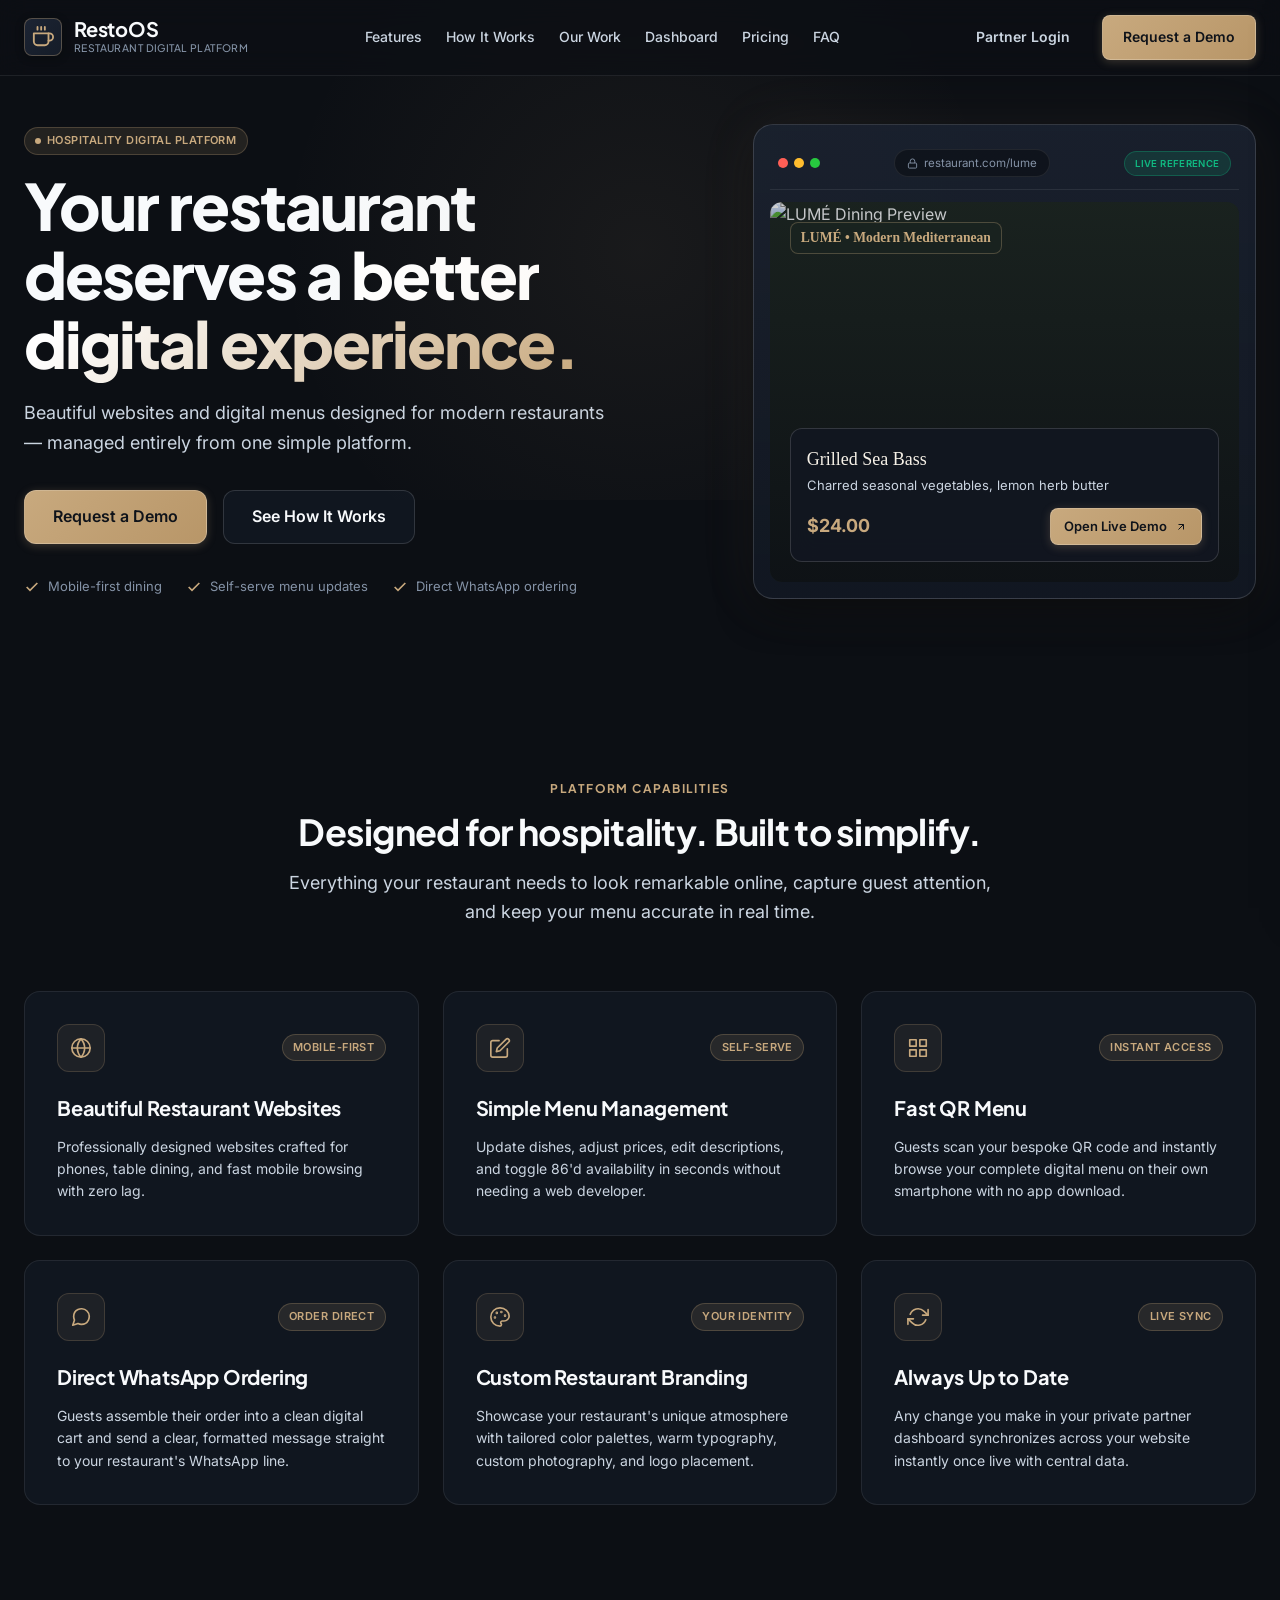
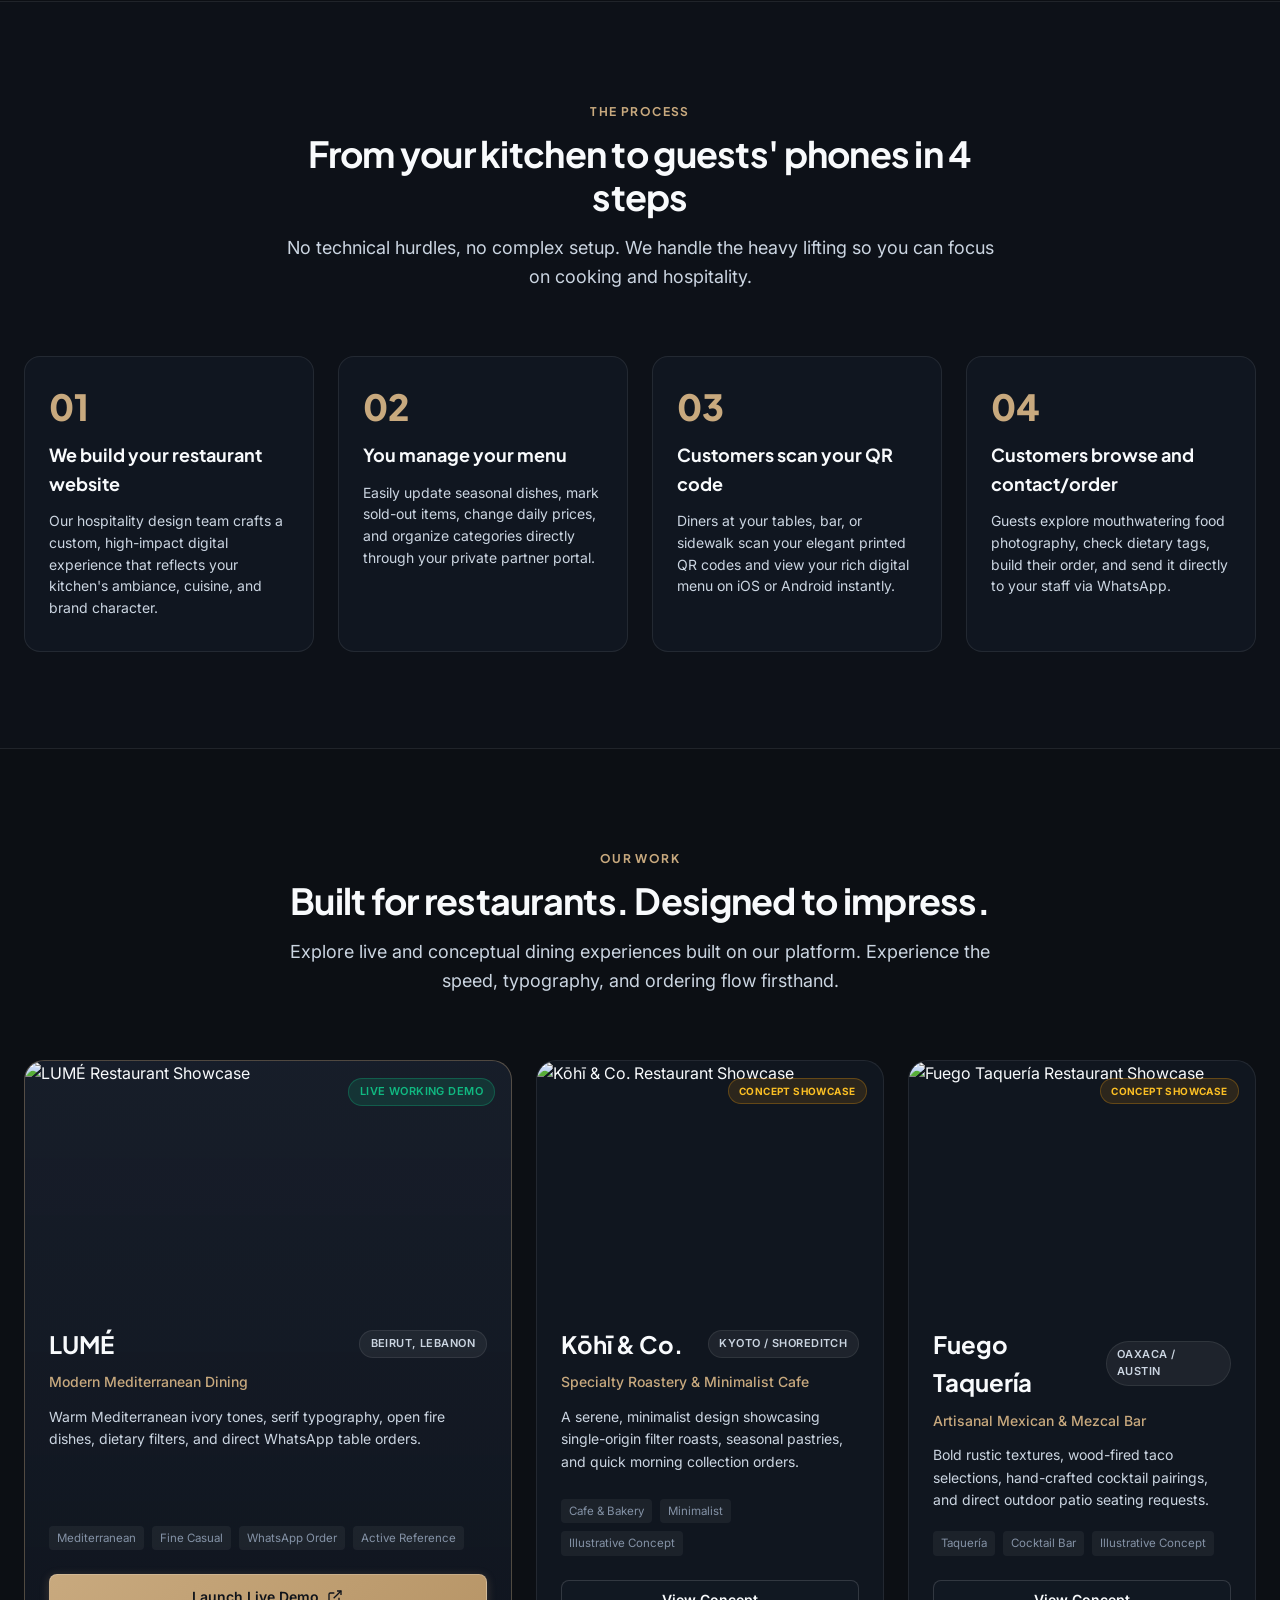
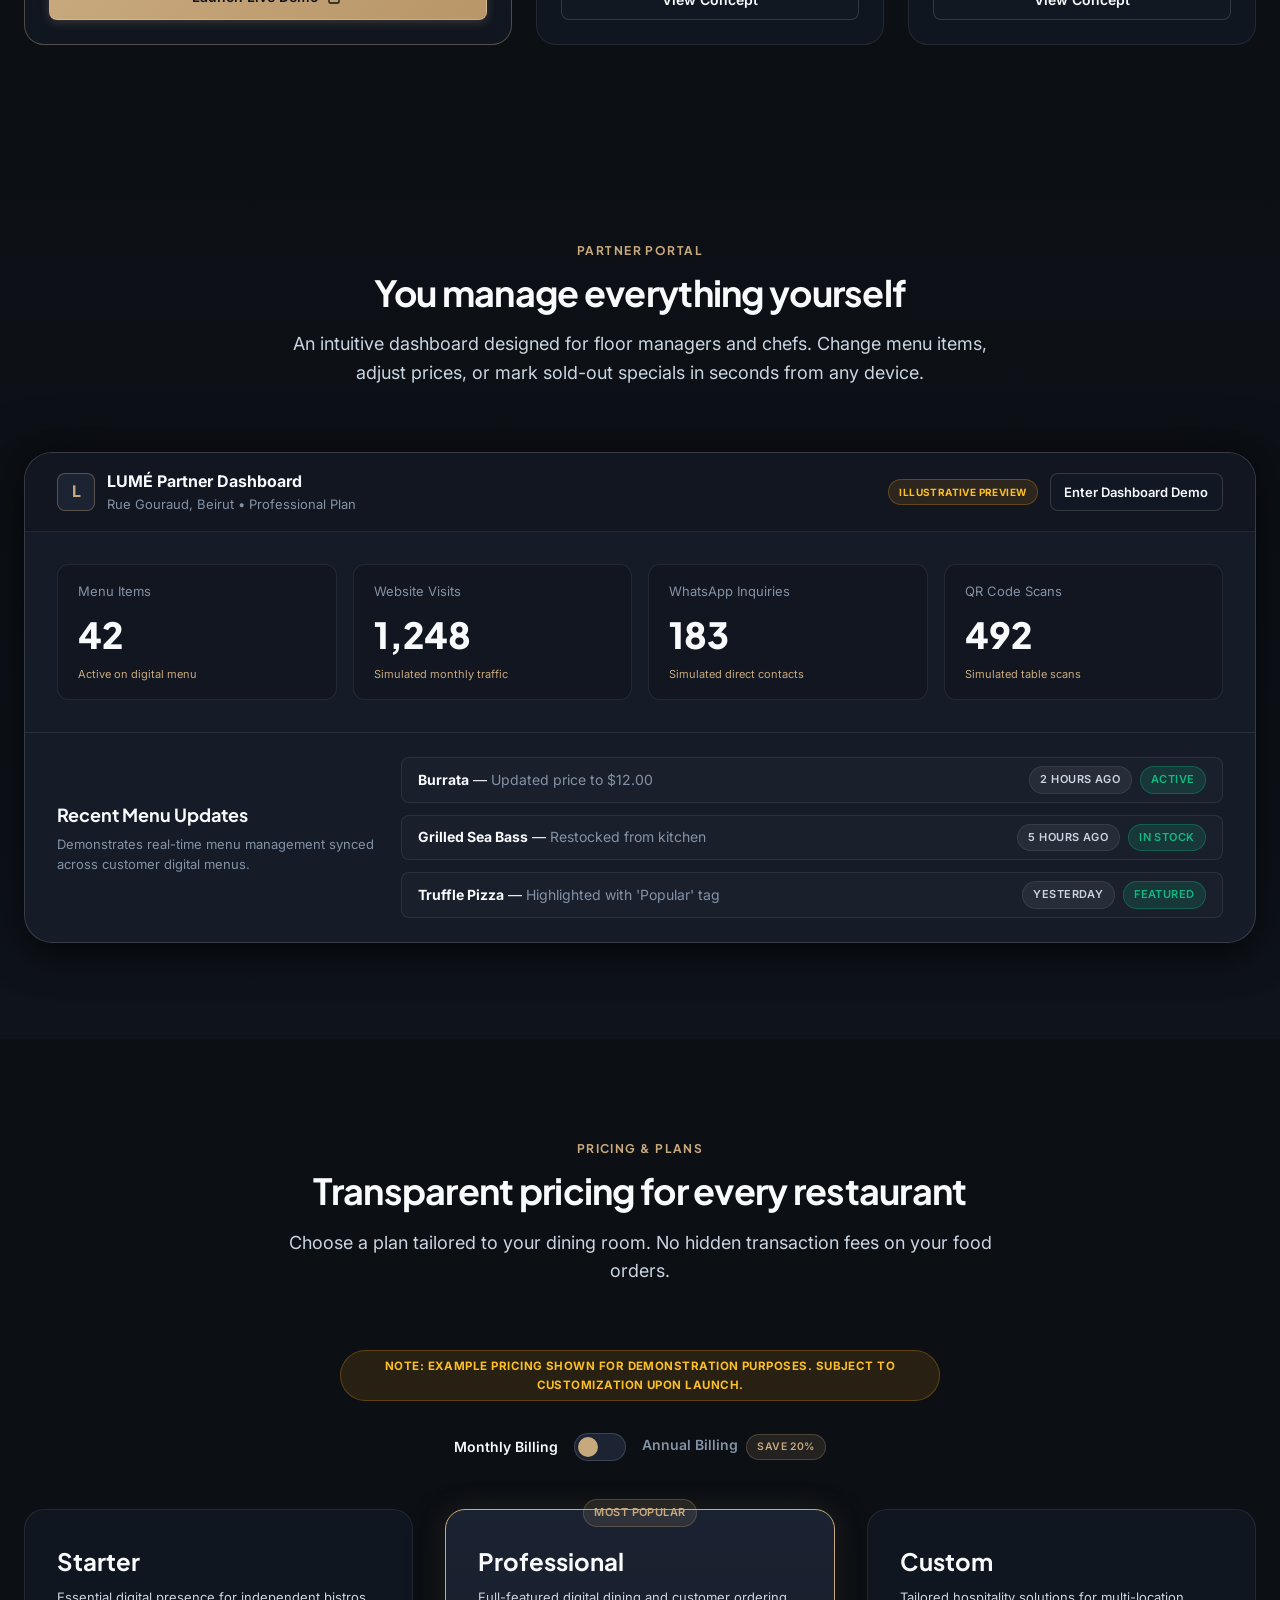
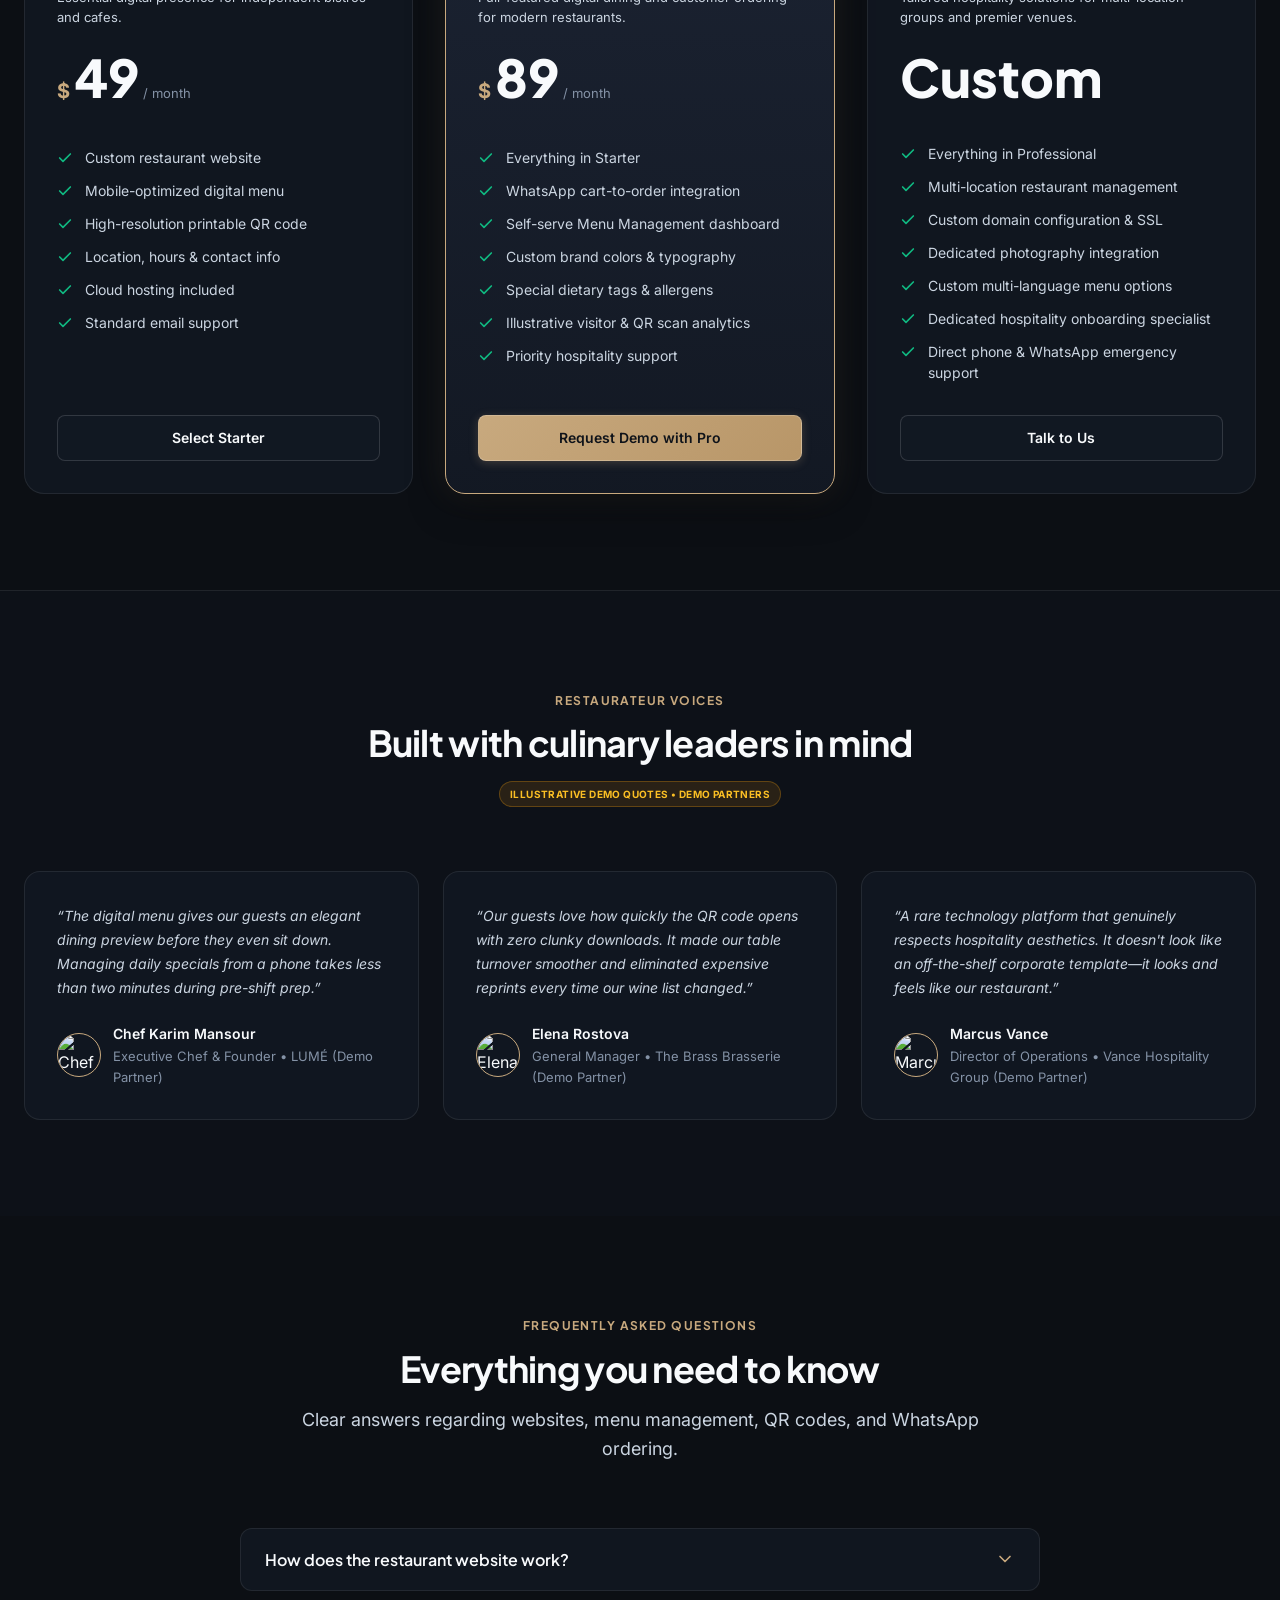
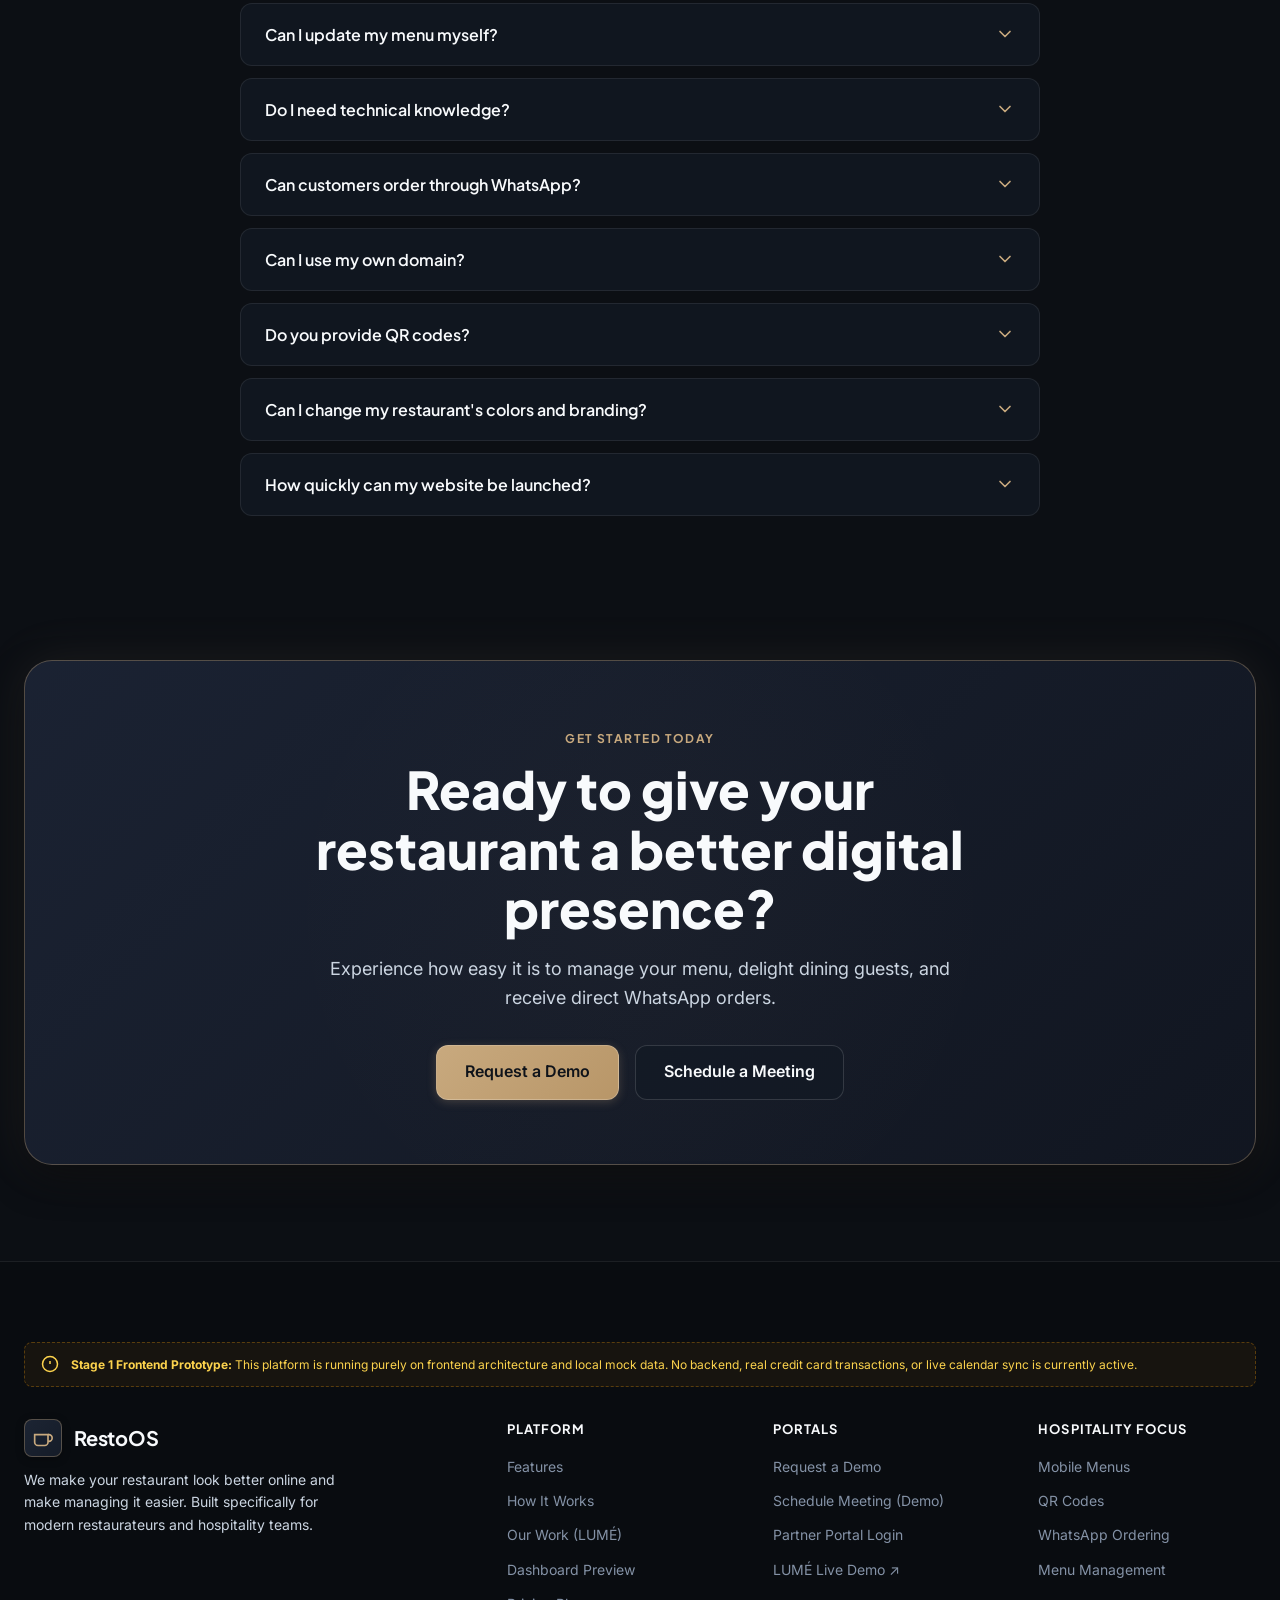
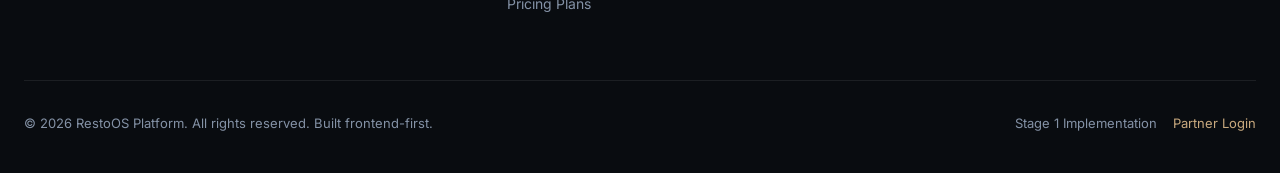
==== index.html @ 14a467d0 "Add files via upload" ====
<!DOCTYPE html>
<html lang="en">
<head>
  <meta charset="UTF-8">
  <meta name="viewport" content="width=device-width, initial-scale=1.0">
  <title>RestoOS — The Digital Experience Platform for Modern Restaurants</title>
  <meta name="description" content="Beautiful websites and digital menus designed for modern restaurants — managed entirely from one simple platform.">
  <link rel="preconnect" href="https://fonts.googleapis.com">
  <link rel="preconnect" href="https://fonts.gstatic.com" crossorigin>
  <link href="https://fonts.googleapis.com/css2?family=Inter:wght@300;400;500;600;700&family=Plus+Jakarta+Sans:wght@400;500;600;700;800&display=swap" rel="stylesheet">
  
  <link rel="stylesheet" href="css/style.css">
  <link rel="stylesheet" href="css/components.css">
  <link rel="stylesheet" href="css/marketing.css">
</head>
<body>

  <!-- ================= TOP NAVIGATION ================= -->
  <header class="navbar" id="navbar">
    <div class="container nav-container">
      <a href="index.html" class="nav-brand" aria-label="RestoOS Home">
        <div class="brand-mark" aria-hidden="true">
          <svg viewBox="0 0 24 24" width="22" height="22" fill="none" stroke="currentColor" stroke-width="2" stroke-linecap="round" stroke-linejoin="round">
            <path d="M18 8h1a4 4 0 0 1 0 8h-1"></path>
            <path d="M2 8h16v9a4 4 0 0 1-4 4H6a4 4 0 0 1-4-4V8z"></path>
            <line x1="6" y1="1" x2="6" y2="4"></line>
            <line x1="10" y1="1" x2="10" y2="4"></line>
            <line x1="14" y1="1" x2="14" y2="4"></line>
          </svg>
        </div>
        <div class="brand-text">
          <span class="brand-name">RestoOS</span>
          <span class="brand-tagline-subtle">Restaurant Digital Platform</span>
        </div>
      </a>

      <nav class="nav-menu" aria-label="Primary Navigation">
        <a href="#features" class="nav-link">Features</a>
        <a href="#how-it-works" class="nav-link">How It Works</a>
        <a href="#showcase" class="nav-link">Our Work</a>
        <a href="#dashboard-preview" class="nav-link">Dashboard</a>
        <a href="#pricing" class="nav-link">Pricing</a>
        <a href="#faq" class="nav-link">FAQ</a>
      </nav>

      <div class="nav-actions">
        <a href="login.html" class="btn btn-ghost btn-desktop-only">Partner Login</a>
        <a href="request-demo.html" class="btn btn-primary">Request a Demo</a>
        <button class="nav-burger" id="burgerBtn" aria-label="Toggle navigation menu" aria-expanded="false" aria-controls="mobileDrawer">
          <span></span>
          <span></span>
          <span></span>
        </button>
      </div>
    </div>
  </header>

  <!-- Mobile Drawer -->
  <aside class="mobile-drawer" id="mobileDrawer" aria-hidden="true">
    <div class="drawer-header">
      <div class="nav-brand">
        <div class="brand-mark">
          <svg viewBox="0 0 24 24" width="20" height="20" fill="none" stroke="currentColor" stroke-width="2"><path d="M18 8h1a4 4 0 0 1 0 8h-1"/><path d="M2 8h16v9a4 4 0 0 1-4 4H6a4 4 0 0 1-4-4V8z"/></svg>
        </div>
        <span class="brand-name">RestoOS</span>
      </div>
      <button id="drawerCloseBtn" aria-label="Close menu" style="padding: 6px; color: var(--text-muted);">
        <svg viewBox="0 0 24 24" width="22" height="22" fill="none" stroke="currentColor" stroke-width="2"><line x1="18" y1="6" x2="6" y2="18"/><line x1="6" y1="6" x2="18" y2="18"/></svg>
      </button>
    </div>
    <nav class="drawer-links" aria-label="Mobile Navigation">
      <a href="#features" class="drawer-link">Features</a>
      <a href="#how-it-works" class="drawer-link">How It Works</a>
      <a href="#showcase" class="drawer-link">Our Work</a>
      <a href="#dashboard-preview" class="drawer-link">Dashboard Preview</a>
      <a href="#pricing" class="drawer-link">Pricing</a>
      <a href="#faq" class="drawer-link">FAQ</a>
    </nav>
    <div class="drawer-actions">
      <a href="login.html" class="btn btn-secondary btn-block">Partner Login</a>
      <a href="request-demo.html" class="btn btn-primary btn-block">Request a Demo</a>
      <a href="schedule.html" class="btn btn-line btn-block">Schedule Meeting</a>
    </div>
  </aside>
  <div class="drawer-scrim" id="drawerScrim"></div>

  <main>
    <!-- ================= 1. HERO SECTION ================= -->
    <section class="hero-section" id="hero">
      <div class="bg-glow-radial"></div>
      <div class="container">
        <div class="hero-grid">
          <div class="hero-text-wrap">
            <div class="hero-badge-wrap">
              <span class="badge badge-brass">
                <span style="display:inline-block; width:6px; height:6px; border-radius:50%; background:var(--accent-brass);"></span>
                Hospitality Digital Platform
              </span>
            </div>
            <h1 class="hero-title">
              Your restaurant deserves a <span class="highlight">better digital experience.</span>
            </h1>
            <p class="hero-subtitle">
              Beautiful websites and digital menus designed for modern restaurants — managed entirely from one simple platform.
            </p>
            <div class="hero-ctas">
              <a href="request-demo.html" class="btn btn-primary btn-lg">Request a Demo</a>
              <a href="#how-it-works" class="btn btn-secondary btn-lg">See How It Works</a>
            </div>
            <div class="hero-trust-bullets">
              <div class="trust-bullet">
                <svg viewBox="0 0 24 24" width="16" height="16" fill="none" stroke="currentColor" stroke-width="2.5"><polyline points="20 6 9 17 4 12"/></svg>
                <span>Mobile-first dining</span>
              </div>
              <div class="trust-bullet">
                <svg viewBox="0 0 24 24" width="16" height="16" fill="none" stroke="currentColor" stroke-width="2.5"><polyline points="20 6 9 17 4 12"/></svg>
                <span>Self-serve menu updates</span>
              </div>
              <div class="trust-bullet">
                <svg viewBox="0 0 24 24" width="16" height="16" fill="none" stroke="currentColor" stroke-width="2.5"><polyline points="20 6 9 17 4 12"/></svg>
                <span>Direct WhatsApp ordering</span>
              </div>
            </div>
          </div>

          <!-- Hero Restaurant Visual Mockup -->
          <div class="hero-visual">
            <div class="hero-card-preview">
              <div class="preview-browser-head">
                <div class="device-dots">
                  <span class="device-dot red"></span>
                  <span class="device-dot yellow"></span>
                  <span class="device-dot green"></span>
                </div>
                <div class="preview-address-bar">
                  <svg viewBox="0 0 24 24" width="11" height="11" fill="none" stroke="currentColor" stroke-width="2"><rect x="3" y="11" width="18" height="11" rx="2" ry="2"/><path d="M7 11V7a5 5 0 0 1 10 0v4"/></svg>
                  <span>restaurant.com/lume</span>
                </div>
                <span class="badge badge-emerald" style="font-size: 0.6rem;">Live Reference</span>
              </div>
              <div class="preview-content-box">
                <img src="https://images.unsplash.com/photo-1552566626-52f8b828add9?q=80&w=900&auto=format&fit=crop" alt="LUMÉ Dining Preview">
                <div class="preview-inner-overlay">
                  <div class="preview-brand-tag">LUMÉ • Modern Mediterranean</div>
                  <div class="preview-bottom-actions">
                    <p class="preview-dish-title">Grilled Sea Bass</p>
                    <p class="preview-dish-desc">Charred seasonal vegetables, lemon herb butter</p>
                    <div class="preview-meta-row">
                      <span class="preview-price">$24.00</span>
                      <a href="restaurants/lume/index.html" target="_blank" rel="noopener" class="btn btn-primary btn-sm">
                        <span>Open Live Demo</span>
                        <svg viewBox="0 0 24 24" width="12" height="12" fill="none" stroke="currentColor" stroke-width="2"><line x1="7" y1="17" x2="17" y2="7"/><polyline points="7 7 17 7 17 17"/></svg>
                      </a>
                    </div>
                  </div>
                </div>
              </div>
            </div>
          </div>
        </div>
      </div>
    </section>

    <!-- ================= 2. FEATURES SECTION ================= -->
    <section class="section" id="features">
      <div class="container">
        <div class="section-header">
          <p class="eyebrow">Platform Capabilities</p>
          <h2 class="section-title">Designed for hospitality. Built to simplify.</h2>
          <p class="section-subtitle">
            Everything your restaurant needs to look remarkable online, capture guest attention, and keep your menu accurate in real time.
          </p>
        </div>
        <div class="features-grid" id="featuresGrid">
          <!-- Injected dynamically via JS from data.js -->
        </div>
      </div>
    </section>

    <!-- ================= 3. HOW IT WORKS ================= -->
    <section class="section" id="how-it-works" style="background: rgba(17, 22, 32, 0.4); border-top: 1px solid var(--border-subtle); border-bottom: 1px solid var(--border-subtle);">
      <div class="container">
        <div class="section-header">
          <p class="eyebrow">The Process</p>
          <h2 class="section-title">From your kitchen to guests' phones in 4 steps</h2>
          <p class="section-subtitle">
            No technical hurdles, no complex setup. We handle the heavy lifting so you can focus on cooking and hospitality.
          </p>
        </div>
        <div class="how-it-works-grid" id="howItWorksGrid">
          <!-- Injected dynamically via JS from data.js -->
        </div>
      </div>
    </section>

    <!-- ================= 4. PRODUCT SHOWCASE ("OUR WORK") ================= -->
    <section class="section" id="showcase">
      <div class="container">
        <div class="section-header">
          <p class="eyebrow">Our Work</p>
          <h2 class="section-title">Built for restaurants. Designed to impress.</h2>
          <p class="section-subtitle">
            Explore live and conceptual dining experiences built on our platform. Experience the speed, typography, and ordering flow firsthand.
          </p>
        </div>
        <div class="showcase-grid" id="showcaseGrid">
          <!-- Injected dynamically via JS from data.js (LUMÉ as primary live demo) -->
        </div>
      </div>
    </section>

    <!-- ================= 5. DASHBOARD PREVIEW ================= -->
    <section class="section" id="dashboard-preview" style="background: linear-gradient(180deg, rgba(12, 15, 20, 0) 0%, rgba(18, 24, 34, 0.5) 100%);">
      <div class="container">
        <div class="section-header">
          <p class="eyebrow">Partner Portal</p>
          <h2 class="section-title">You manage everything yourself</h2>
          <p class="section-subtitle">
            An intuitive dashboard designed for floor managers and chefs. Change menu items, adjust prices, or mark sold-out specials in seconds from any device.
          </p>
        </div>

        <div class="dashboard-preview-card">
          <div class="dashboard-head-bar">
            <div class="dash-restaurant-meta">
              <div class="dash-avatar">L</div>
              <div>
                <p class="dash-title">LUMÉ Partner Dashboard</p>
                <p class="dash-subtitle">Rue Gouraud, Beirut • Professional Plan</p>
              </div>
            </div>
            <div style="display:flex; align-items:center; gap: var(--space-3);">
              <span class="badge badge-demo">Illustrative Preview</span>
              <a href="login.html" class="btn btn-secondary btn-sm">Enter Dashboard Demo</a>
            </div>
          </div>

          <div class="dash-metrics-grid" id="dashMetricsGrid">
            <!-- Injected via JS -->
          </div>

          <div class="dash-recent-section">
            <div style="max-width: 320px;">
              <h4 style="font-family: var(--font-heading); font-size: var(--fs-md); margin-bottom: 6px; color: var(--text-primary);">Recent Menu Updates</h4>
              <p style="font-size: var(--fs-xs); color: var(--text-muted); line-height: 1.5;">Demonstrates real-time menu management synced across customer digital menus.</p>
            </div>
            <div class="dash-recent-list" id="dashRecentList">
              <!-- Injected via JS -->
            </div>
          </div>
        </div>
      </div>
    </section>

    <!-- ================= 6. PRICING SECTION ================= -->
    <section class="section" id="pricing">
      <div class="container">
        <div class="section-header">
          <p class="eyebrow">Pricing & Plans</p>
          <h2 class="section-title">Transparent pricing for every restaurant</h2>
          <p class="section-subtitle">
            Choose a plan tailored to your dining room. No hidden transaction fees on your food orders.
          </p>
        </div>

        <!-- Demonstration Notice -->
        <div style="max-width: 600px; margin: 0 auto var(--space-8) auto; text-align: center;">
          <span class="badge badge-demo" style="padding: 6px 14px; font-size: 0.72rem;">
            Note: Example pricing shown for demonstration purposes. Subject to customization upon launch.
          </span>
        </div>

        <!-- Monthly / Annual Toggle -->
        <div class="pricing-toggle-wrap">
          <span class="toggle-label active" id="labelMonthly">Monthly Billing</span>
          <div class="toggle-switch" id="pricingToggle" role="switch" aria-checked="false" aria-label="Toggle annual billing with 20% discount" tabindex="0">
            <div class="toggle-handle"></div>
          </div>
          <span class="toggle-label" id="labelAnnual">
            Annual Billing <span class="badge badge-brass" style="margin-left: 4px; font-size: 0.65rem;">Save 20%</span>
          </span>
        </div>

        <div class="pricing-grid" id="pricingGrid">
          <!-- Injected via JS from data.js -->
        </div>
      </div>
    </section>

    <!-- ================= 7. TESTIMONIALS ================= -->
    <section class="section" id="testimonials" style="background: rgba(17, 22, 32, 0.4); border-top: 1px solid var(--border-subtle);">
      <div class="container">
        <div class="section-header">
          <p class="eyebrow">Restaurateur Voices</p>
          <h2 class="section-title">Built with culinary leaders in mind</h2>
          <div style="margin-top: var(--space-2);">
            <span class="badge badge-demo">Illustrative Demo Quotes • Demo Partners</span>
          </div>
        </div>
        <div class="testimonials-grid" id="testimonialsGrid">
          <!-- Injected via JS from data.js -->
        </div>
      </div>
    </section>

    <!-- ================= 8. FAQ SECTION ================= -->
    <section class="section" id="faq">
      <div class="container">
        <div class="section-header">
          <p class="eyebrow">Frequently Asked Questions</p>
          <h2 class="section-title">Everything you need to know</h2>
          <p class="section-subtitle">
            Clear answers regarding websites, menu management, QR codes, and WhatsApp ordering.
          </p>
        </div>
        <div class="faq-list" id="faqList">
          <!-- Injected via JS with smooth accordion expand/collapse -->
        </div>
      </div>
    </section>

    <!-- ================= 9. FINAL CTA ================= -->
    <section class="section" style="padding-top: var(--space-12);">
      <div class="container">
        <div class="final-cta-card">
          <div class="bg-glow-radial" style="opacity: 0.4;"></div>
          <div class="final-cta-content">
            <p class="eyebrow" style="color: var(--accent-brass);">Get Started Today</p>
            <h2 class="final-cta-title">Ready to give your restaurant a better digital presence?</h2>
            <p class="final-cta-sub">
              Experience how easy it is to manage your menu, delight dining guests, and receive direct WhatsApp orders.
            </p>
            <div class="hero-ctas" style="justify-content: center; margin-bottom: 0;">
              <a href="request-demo.html" class="btn btn-primary btn-lg">Request a Demo</a>
              <a href="schedule.html" class="btn btn-secondary btn-lg">Schedule a Meeting</a>
            </div>
          </div>
        </div>
      </div>
    </section>
  </main>

  <!-- ================= FOOTER ================= -->
  <footer class="footer">
    <div class="container">
      <div class="demo-disclaimer-box">
        <svg viewBox="0 0 24 24" width="18" height="18" fill="none" stroke="currentColor" stroke-width="2" style="flex-shrink:0;"><circle cx="12" cy="12" r="10"/><line x1="12" y1="8" x2="12" y2="12"/><line x1="12" y1="16" x2="12.01" y2="16"/></svg>
        <span>
          <strong>Stage 1 Frontend Prototype:</strong> This platform is running purely on frontend architecture and local mock data. No backend, real credit card transactions, or live calendar sync is currently active.
        </span>
      </div>

      <div class="footer-grid">
        <div class="footer-brand">
          <div class="nav-brand">
            <div class="brand-mark">
              <svg viewBox="0 0 24 24" width="20" height="20" fill="none" stroke="currentColor" stroke-width="2"><path d="M18 8h1a4 4 0 0 1 0 8h-1"/><path d="M2 8h16v9a4 4 0 0 1-4 4H6a4 4 0 0 1-4-4V8z"/></svg>
            </div>
            <span class="brand-name">RestoOS</span>
          </div>
          <p>
            We make your restaurant look better online and make managing it easier. Built specifically for modern restaurateurs and hospitality teams.
          </p>
        </div>

        <div class="footer-col">
          <h4>Platform</h4>
          <div class="footer-links">
            <a href="#features" class="footer-link">Features</a>
            <a href="#how-it-works" class="footer-link">How It Works</a>
            <a href="#showcase" class="footer-link">Our Work (LUMÉ)</a>
            <a href="#dashboard-preview" class="footer-link">Dashboard Preview</a>
            <a href="#pricing" class="footer-link">Pricing Plans</a>
          </div>
        </div>

        <div class="footer-col">
          <h4>Portals</h4>
          <div class="footer-links">
            <a href="request-demo.html" class="footer-link">Request a Demo</a>
            <a href="schedule.html" class="footer-link">Schedule Meeting (Demo)</a>
            <a href="login.html" class="footer-link">Partner Portal Login</a>
            <a href="restaurants/lume/index.html" target="_blank" rel="noopener" class="footer-link">LUMÉ Live Demo ↗</a>
          </div>
        </div>

        <div class="footer-col">
          <h4>Hospitality Focus</h4>
          <div class="footer-links">
            <span class="footer-link" style="color: var(--text-muted);">Mobile Menus</span>
            <span class="footer-link" style="color: var(--text-muted);">QR Codes</span>
            <span class="footer-link" style="color: var(--text-muted);">WhatsApp Ordering</span>
            <span class="footer-link" style="color: var(--text-muted);">Menu Management</span>
          </div>
        </div>
      </div>

      <div class="footer-bottom">
        <p>© 2026 RestoOS Platform. All rights reserved. Built frontend-first.</p>
        <div style="display:flex; gap: var(--space-4);">
          <span style="color: var(--text-muted);">Stage 1 Implementation</span>
          <a href="login.html" style="color: var(--accent-brass);">Partner Login</a>
        </div>
      </div>
    </div>
  </footer>

  <script src="js/data.js"></script>
  <script src="js/api-client.js"></script>
  <script src="js/app.js"></script>
</body>
</html>
---- css/style.css ----
/* ==========================================================================
   RestoOS — Design System & Tokens
   Hospitality-Focused Premium SaaS Design System
   ========================================================================== */

@import url('https://fonts.googleapis.com/css2?family=Inter:wght@300;400;500;600;700&family=Plus+Jakarta+Sans:wght@400;500;600;700;800&display=swap');

:root {
  /* Surface colors: Deep warm slate/obsidian palette */
  --bg-page: #0C0F14;
  --bg-subtle: #111620;
  --bg-card: rgba(19, 25, 36, 0.72);
  --bg-card-hover: rgba(26, 34, 48, 0.85);
  --bg-card-solid: #151C28;
  --bg-elevated: #1C2433;
  --bg-overlay: rgba(12, 15, 20, 0.82);

  /* Borders & Dividers */
  --border-subtle: rgba(255, 255, 255, 0.08);
  --border-medium: rgba(255, 255, 255, 0.14);
  --border-focus: #C8A97E;
  --border-accent: rgba(200, 169, 126, 0.35);

  /* Warm hospitality metallic & brass accents */
  --accent-brass: #C8A97E;
  --accent-brass-hover: #DFC197;
  --accent-brass-deep: #8E734E;
  --accent-brass-glow: rgba(200, 169, 126, 0.2);
  --accent-brass-subtle: rgba(200, 169, 126, 0.1);

  /* Supporting functional accents */
  --accent-emerald: #10B981;
  --accent-emerald-soft: rgba(16, 185, 129, 0.15);
  --accent-blue: #3B82F6;
  --accent-amber: #F59E0B;
  --accent-rose: #F43F5E;

  /* Typography Colors */
  --text-primary: #F8FAFC;
  --text-secondary: #CBD5E1;
  --text-muted: #8492A6;
  --text-faint: #475569;
  --text-brass: #DFC197;

  /* Fonts */
  --font-heading: 'Plus Jakarta Sans', -apple-system, BlinkMacSystemFont, 'Segoe UI', Roboto, sans-serif;
  --font-body: 'Inter', -apple-system, BlinkMacSystemFont, 'Segoe UI', Roboto, sans-serif;

  /* Typography Scale */
  --fs-eyebrow: 0.75rem;
  --fs-xs: 0.8125rem;
  --fs-sm: 0.875rem;
  --fs-base: 1rem;
  --fs-md: 1.125rem;
  --fs-lg: 1.25rem;
  --fs-xl: 1.5rem;
  --fs-2xl: clamp(1.75rem, 3.5vw, 2.25rem);
  --fs-3xl: clamp(2.25rem, 5vw, 3.25rem);
  --fs-hero: clamp(2.5rem, 6vw, 4rem);

  /* Spacing Scale */
  --space-1: 0.25rem;
  --space-2: 0.5rem;
  --space-3: 0.75rem;
  --space-4: 1rem;
  --space-5: 1.25rem;
  --space-6: 1.5rem;
  --space-8: 2rem;
  --space-10: 2.5rem;
  --space-12: 3rem;
  --space-16: 4rem;
  --space-20: 5rem;
  --space-24: 6rem;
  --space-32: 8rem;

  /* Border Radii */
  --radius-xs: 4px;
  --radius-sm: 8px;
  --radius-md: 12px;
  --radius-lg: 16px;
  --radius-xl: 20px;
  --radius-2xl: 28px;
  --radius-full: 9999px;

  /* Shadows & Elevations */
  --shadow-sm: 0 2px 8px rgba(0, 0, 0, 0.24);
  --shadow-md: 0 8px 24px -4px rgba(0, 0, 0, 0.35);
  --shadow-lg: 0 16px 40px -8px rgba(0, 0, 0, 0.5);
  --shadow-card: 0 4px 20px rgba(0, 0, 0, 0.25);
  --shadow-brass: 0 0 24px rgba(200, 169, 126, 0.16);

  /* Transitions */
  --transition-fast: 150ms cubic-bezier(0.16, 1, 0.3, 1);
  --transition-base: 250ms cubic-bezier(0.16, 1, 0.3, 1);
  --transition-smooth: 400ms cubic-bezier(0.16, 1, 0.3, 1);

  /* Layout */
  --max-w-content: 1280px;
  --max-w-text: 720px;
  --nav-height: 76px;
}

/* Base Reset & Smooth Defaults */
*, *::before, *::after {
  box-sizing: border-box;
  margin: 0;
  padding: 0;
}

html {
  scroll-behavior: smooth;
  font-size: 16px;
  -webkit-text-size-adjust: 100%;
}

body {
  background-color: var(--bg-page);
  color: var(--text-primary);
  font-family: var(--font-body);
  font-size: var(--fs-base);
  line-height: 1.6;
  -webkit-font-smoothing: antialiased;
  -moz-osx-font-smoothing: grayscale;
  overflow-x: hidden;
  min-height: 100vh;
}

img, svg {
  display: block;
  max-width: 100%;
}

a {
  color: inherit;
  text-decoration: none;
  transition: color var(--transition-fast);
}

button {
  font-family: inherit;
  font-size: inherit;
  border: none;
  background: none;
  cursor: pointer;
  color: inherit;
}

ul, ol {
  list-style: none;
}

input, textarea, select {
  font-family: inherit;
  font-size: inherit;
  color: inherit;
}

/* Accessibility Focus States */
:focus-visible {
  outline: 2px solid var(--accent-brass);
  outline-offset: 3px;
}

@media (prefers-reduced-motion: reduce) {
  *, *::before, *::after {
    animation-duration: 0.01ms !important;
    animation-iteration-count: 1 !important;
    transition-duration: 0.01ms !important;
    scroll-behavior: auto !important;
  }
}

/* Layout Utilities */
.container {
  width: 100%;
  max-width: var(--max-w-content);
  margin-left: auto;
  margin-right: auto;
  padding-left: var(--space-6);
  padding-right: var(--space-6);
}

@media (max-width: 640px) {
  .container {
    padding-left: var(--space-4);
    padding-right: var(--space-4);
  }
}

.section {
  padding-top: var(--space-24);
  padding-bottom: var(--space-24);
  position: relative;
}

@media (max-width: 768px) {
  .section {
    padding-top: var(--space-16);
    padding-bottom: var(--space-16);
  }
}

.section-header {
  text-align: center;
  max-width: var(--max-w-text);
  margin: 0 auto var(--space-16) auto;
}

.eyebrow {
  display: inline-flex;
  align-items: center;
  gap: var(--space-2);
  font-family: var(--font-heading);
  font-size: var(--fs-eyebrow);
  font-weight: 700;
  letter-spacing: 0.12em;
  text-transform: uppercase;
  color: var(--accent-brass);
  margin-bottom: var(--space-3);
}

.section-title {
  font-family: var(--font-heading);
  font-size: var(--fs-2xl);
  font-weight: 700;
  line-height: 1.18;
  color: var(--text-primary);
  margin-bottom: var(--space-4);
  letter-spacing: -0.02em;
}

.section-subtitle {
  font-size: var(--fs-md);
  color: var(--text-secondary);
  line-height: 1.6;
}

/* Background Atmosphere Gradients */
.bg-glow-radial {
  position: absolute;
  top: 0;
  left: 50%;
  transform: translateX(-50%);
  width: 900px;
  height: 500px;
  background: radial-gradient(circle, rgba(200, 169, 126, 0.07) 0%, rgba(12, 15, 20, 0) 70%);
  pointer-events: none;
  z-index: 0;
}

.bg-glow-emerald {
  position: absolute;
  width: 600px;
  height: 400px;
  background: radial-gradient(circle, rgba(16, 185, 129, 0.05) 0%, rgba(12, 15, 20, 0) 70%);
  pointer-events: none;
  z-index: 0;
}
---- css/components.css ----
/* ==========================================================================
   RestoOS — Component Styles
   Navbar, Buttons, Badges, Cards, Device Frames, Drawer, Toasts
   ========================================================================== */

/* --------------------------------------------------------------------------
   Navigation Bar
   -------------------------------------------------------------------------- */
.navbar {
  position: fixed;
  top: 0;
  left: 0;
  right: 0;
  height: var(--nav-height);
  background: rgba(12, 15, 20, 0.75);
  backdrop-filter: blur(14px);
  -webkit-backdrop-filter: blur(14px);
  border-bottom: 1px solid var(--border-subtle);
  z-index: 1000;
  transition: background var(--transition-base), border-color var(--transition-base), height var(--transition-base);
}

.navbar.scrolled {
  background: rgba(12, 15, 20, 0.92);
  border-bottom-color: var(--border-medium);
  box-shadow: 0 4px 24px rgba(0, 0, 0, 0.4);
}

.nav-container {
  display: flex;
  align-items: center;
  justify-content: space-between;
  height: 100%;
}

.nav-brand {
  display: flex;
  align-items: center;
  gap: var(--space-3);
  font-family: var(--font-heading);
  font-weight: 700;
  font-size: var(--fs-lg);
  color: var(--text-primary);
  letter-spacing: -0.01em;
}

.brand-mark {
  width: 38px;
  height: 38px;
  border-radius: var(--radius-sm);
  background: linear-gradient(135deg, #1C2433 0%, #151C28 100%);
  border: 1px solid var(--border-accent);
  display: flex;
  align-items: center;
  justify-content: center;
  color: var(--accent-brass);
  box-shadow: 0 2px 8px rgba(0, 0, 0, 0.3);
}

.brand-text {
  display: flex;
  flex-direction: column;
}

.brand-name {
  line-height: 1.1;
  display: flex;
  align-items: center;
  gap: var(--space-2);
}

.brand-tagline-subtle {
  font-size: 0.65rem;
  color: var(--text-muted);
  font-weight: 500;
  letter-spacing: 0.04em;
  text-transform: uppercase;
}

.nav-menu {
  display: flex;
  align-items: center;
  gap: var(--space-6);
}

@media (max-width: 960px) {
  .nav-menu {
    display: none;
  }
}

.nav-link {
  font-size: var(--fs-sm);
  font-weight: 500;
  color: var(--text-secondary);
  position: relative;
  padding: var(--space-2) 0;
  transition: color var(--transition-fast);
}

.nav-link:hover, .nav-link.active {
  color: var(--text-primary);
}

.nav-link:hover::after, .nav-link.active::after {
  content: '';
  position: absolute;
  bottom: 0;
  left: 0;
  right: 0;
  height: 2px;
  background: var(--accent-brass);
  border-radius: var(--radius-full);
}

.nav-actions {
  display: flex;
  align-items: center;
  gap: var(--space-3);
}

@media (max-width: 960px) {
  .nav-actions .btn-desktop-only {
    display: none;
  }
}

.nav-burger {
  display: none;
  width: 42px;
  height: 42px;
  border-radius: var(--radius-sm);
  background: var(--bg-card);
  border: 1px solid var(--border-subtle);
  color: var(--text-primary);
  align-items: center;
  justify-content: center;
  flex-direction: column;
  gap: 5px;
  cursor: pointer;
  transition: all var(--transition-fast);
}

.nav-burger span {
  width: 20px;
  height: 2px;
  background-color: currentColor;
  border-radius: 2px;
  transition: transform var(--transition-base), opacity var(--transition-base);
}

@media (max-width: 960px) {
  .nav-burger {
    display: flex;
  }
}

.nav-burger.open span:nth-child(1) {
  transform: translateY(7px) rotate(45deg);
}

.nav-burger.open span:nth-child(2) {
  opacity: 0;
}

.nav-burger.open span:nth-child(3) {
  transform: translateY(-7px) rotate(-45deg);
}

/* Mobile Drawer */
.mobile-drawer {
  position: fixed;
  top: 0;
  right: -320px;
  width: 300px;
  max-width: 85vw;
  height: 100vh;
  background: var(--bg-card-solid);
  border-left: 1px solid var(--border-medium);
  z-index: 1050;
  display: flex;
  flex-direction: column;
  padding: var(--space-8) var(--space-6);
  box-shadow: var(--shadow-lg);
  transition: right var(--transition-smooth);
}

.mobile-drawer.open {
  right: 0;
}

.drawer-header {
  display: flex;
  align-items: center;
  justify-content: space-between;
  padding-bottom: var(--space-6);
  border-bottom: 1px solid var(--border-subtle);
  margin-bottom: var(--space-6);
}

.drawer-links {
  display: flex;
  flex-direction: column;
  gap: var(--space-4);
}

.drawer-link {
  font-size: var(--fs-md);
  font-weight: 500;
  color: var(--text-secondary);
  padding: var(--space-2) 0;
}

.drawer-link:hover {
  color: var(--accent-brass);
}

.drawer-actions {
  margin-top: auto;
  display: flex;
  flex-direction: column;
  gap: var(--space-3);
  padding-top: var(--space-6);
  border-top: 1px solid var(--border-subtle);
}

.drawer-scrim {
  position: fixed;
  inset: 0;
  background: var(--bg-overlay);
  backdrop-filter: blur(4px);
  z-index: 1040;
  opacity: 0;
  pointer-events: none;
  transition: opacity var(--transition-smooth);
}

.drawer-scrim.open {
  opacity: 1;
  pointer-events: auto;
}

/* --------------------------------------------------------------------------
   Buttons
   -------------------------------------------------------------------------- */
.btn {
  display: inline-flex;
  align-items: center;
  justify-content: center;
  gap: var(--space-2);
  padding: 0.65rem 1.25rem;
  font-size: var(--fs-sm);
  font-weight: 600;
  border-radius: var(--radius-sm);
  white-space: nowrap;
  transition: all var(--transition-base);
  user-select: none;
}

.btn-sm {
  padding: 0.45rem 0.85rem;
  font-size: var(--fs-xs);
}

.btn-lg {
  padding: 0.85rem 1.75rem;
  font-size: var(--fs-base);
  border-radius: var(--radius-md);
}

.btn-primary {
  background: linear-gradient(135deg, var(--accent-brass) 0%, #B89668 100%);
  color: #0F131A;
  box-shadow: 0 2px 10px rgba(200, 169, 126, 0.25);
  border: 1px solid rgba(255, 255, 255, 0.2);
}

.btn-primary:hover {
  background: linear-gradient(135deg, var(--accent-brass-hover) 0%, #C4A374 100%);
  transform: translateY(-1px);
  box-shadow: 0 4px 16px rgba(200, 169, 126, 0.35);
  color: #0A0D12;
}

.btn-secondary {
  background: var(--bg-card);
  color: var(--text-primary);
  border: 1px solid var(--border-medium);
}

.btn-secondary:hover {
  background: var(--bg-card-hover);
  border-color: var(--accent-brass);
  color: var(--text-primary);
}

.btn-ghost {
  background: transparent;
  color: var(--text-secondary);
}

.btn-ghost:hover {
  color: var(--text-primary);
  background: rgba(255, 255, 255, 0.05);
}

.btn-line {
  background: transparent;
  border: 1px solid var(--border-medium);
  color: var(--text-secondary);
}

.btn-line:hover {
  border-color: var(--accent-brass);
  color: var(--accent-brass);
}

.btn-block {
  width: 100%;
}

/* --------------------------------------------------------------------------
   Badges & Indicators
   -------------------------------------------------------------------------- */
.badge {
  display: inline-flex;
  align-items: center;
  gap: 0.35rem;
  padding: 0.25rem 0.65rem;
  border-radius: var(--radius-full);
  font-size: 0.6875rem;
  font-weight: 600;
  letter-spacing: 0.04em;
  text-transform: uppercase;
}

.badge-brass {
  background: rgba(200, 169, 126, 0.12);
  color: var(--accent-brass);
  border: 1px solid rgba(200, 169, 126, 0.25);
}

.badge-emerald {
  background: var(--accent-emerald-soft);
  color: var(--accent-emerald);
  border: 1px solid rgba(16, 185, 129, 0.3);
}

.badge-demo {
  background: rgba(245, 158, 11, 0.12);
  color: #FBBF24;
  border: 1px solid rgba(245, 158, 11, 0.28);
  font-size: 0.625rem;
  font-weight: 700;
}

.badge-subtle {
  background: rgba(255, 255, 255, 0.06);
  color: var(--text-secondary);
  border: 1px solid var(--border-subtle);
}

/* --------------------------------------------------------------------------
   Cards
   -------------------------------------------------------------------------- */
.card-glass {
  background: var(--bg-card);
  backdrop-filter: blur(12px);
  -webkit-backdrop-filter: blur(12px);
  border: 1px solid var(--border-subtle);
  border-radius: var(--radius-lg);
  padding: var(--space-8);
  transition: transform var(--transition-base), border-color var(--transition-base), box-shadow var(--transition-base);
  position: relative;
}

.card-glass:hover {
  border-color: var(--border-medium);
}

/* --------------------------------------------------------------------------
   Interactive Device Mockups (Laptop / Phone Frame)
   -------------------------------------------------------------------------- */
.device-wrapper {
  position: relative;
  width: 100%;
  max-width: 620px;
  margin: 0 auto;
}

.device-frame {
  background: #171D27;
  border-radius: var(--radius-xl);
  border: 1px solid rgba(255, 255, 255, 0.12);
  box-shadow: 0 24px 60px -12px rgba(0, 0, 0, 0.7), 0 0 40px rgba(200, 169, 126, 0.08);
  overflow: hidden;
  position: relative;
}

.device-bar {
  height: 38px;
  background: #121620;
  border-bottom: 1px solid var(--border-subtle);
  display: flex;
  align-items: center;
  padding: 0 var(--space-4);
  gap: var(--space-2);
}

.device-dots {
  display: flex;
  gap: 6px;
}

.device-dot {
  width: 10px;
  height: 10px;
  border-radius: 50%;
  background: rgba(255, 255, 255, 0.2);
}

.device-dot.red { background: #FF5F56; }
.device-dot.yellow { background: #FFBD2E; }
.device-dot.green { background: #27C93F; }

.device-address {
  margin-left: auto;
  margin-right: auto;
  background: rgba(0, 0, 0, 0.3);
  padding: 3px 14px;
  border-radius: var(--radius-full);
  font-size: 0.75rem;
  color: var(--text-muted);
  display: flex;
  align-items: center;
  gap: 6px;
  border: 1px solid var(--border-subtle);
}

.device-screen {
  position: relative;
  background: #0C0F14;
  height: 380px;
  overflow: hidden;
}

.device-screen img {
  width: 100%;
  height: 100%;
  object-fit: cover;
  transition: transform var(--transition-smooth);
}

.device-screen:hover img {
  transform: scale(1.02);
}

.device-overlay-badge {
  position: absolute;
  bottom: var(--space-4);
  left: var(--space-4);
  right: var(--space-4);
  background: rgba(12, 15, 20, 0.88);
  backdrop-filter: blur(10px);
  border: 1px solid var(--border-medium);
  border-radius: var(--radius-md);
  padding: var(--space-3) var(--space-4);
  display: flex;
  align-items: center;
  justify-content: space-between;
}

/* Floating Metric Pills */
.floating-pill {
  position: absolute;
  background: rgba(19, 25, 36, 0.9);
  backdrop-filter: blur(10px);
  border: 1px solid var(--border-medium);
  border-radius: var(--radius-md);
  padding: var(--space-3) var(--space-4);
  display: flex;
  align-items: center;
  gap: var(--space-3);
  box-shadow: var(--shadow-lg);
  z-index: 10;
  animation: floatSlow 6s ease-in-out infinite;
}

@keyframes floatSlow {
  0%, 100% { transform: translateY(0); }
  50% { transform: translateY(-8px); }
}

/* --------------------------------------------------------------------------
   Toast Notification System
   -------------------------------------------------------------------------- */
.toast-container {
  position: fixed;
  bottom: var(--space-6);
  right: var(--space-6);
  z-index: 2000;
  display: flex;
  flex-direction: column;
  gap: var(--space-3);
  pointer-events: none;
}

.toast {
  background: var(--bg-elevated);
  border: 1px solid var(--border-medium);
  border-radius: var(--radius-md);
  padding: var(--space-3) var(--space-5);
  box-shadow: var(--shadow-lg);
  color: var(--text-primary);
  font-size: var(--fs-sm);
  display: flex;
  align-items: center;
  gap: var(--space-3);
  pointer-events: auto;
  transform: translateY(20px);
  opacity: 0;
  transition: all var(--transition-base);
  max-width: 380px;
}

.toast.show {
  transform: translateY(0);
  opacity: 1;
}

.toast-success {
  border-left: 3px solid var(--accent-emerald);
}

.toast-info {
  border-left: 3px solid var(--accent-brass);
}

/* --------------------------------------------------------------------------
   Footer
   -------------------------------------------------------------------------- */
.footer {
  background: #090C10;
  border-top: 1px solid var(--border-subtle);
  padding: var(--space-20) 0 var(--space-10) 0;
  position: relative;
}

.footer-grid {
  display: grid;
  grid-template-columns: 2fr 1fr 1fr 1fr;
  gap: var(--space-12);
  margin-bottom: var(--space-16);
}

@media (max-width: 960px) {
  .footer-grid {
    grid-template-columns: 1fr 1fr;
    gap: var(--space-8);
  }
}

@media (max-width: 580px) {
  .footer-grid {
    grid-template-columns: 1fr;
  }
}

.footer-brand p {
  color: var(--text-secondary);
  font-size: var(--fs-sm);
  line-height: 1.6;
  margin-top: var(--space-3);
  max-width: 320px;
}

.footer-col h4 {
  font-family: var(--font-heading);
  font-size: var(--fs-xs);
  font-weight: 700;
  letter-spacing: 0.08em;
  text-transform: uppercase;
  color: var(--text-primary);
  margin-bottom: var(--space-4);
}

.footer-links {
  display: flex;
  flex-direction: column;
  gap: var(--space-3);
}

.footer-link {
  font-size: var(--fs-sm);
  color: var(--text-muted);
}

.footer-link:hover {
  color: var(--accent-brass);
}

.footer-bottom {
  padding-top: var(--space-8);
  border-top: 1px solid var(--border-subtle);
  display: flex;
  align-items: center;
  justify-content: space-between;
  font-size: var(--fs-xs);
  color: var(--text-muted);
  flex-wrap: wrap;
  gap: var(--space-4);
}

.demo-disclaimer-box {
  background: rgba(245, 158, 11, 0.06);
  border: 1px dashed rgba(245, 158, 11, 0.3);
  border-radius: var(--radius-sm);
  padding: var(--space-3) var(--space-4);
  font-size: 0.75rem;
  color: #FCD34D;
  margin-bottom: var(--space-8);
  display: flex;
  align-items: center;
  gap: var(--space-3);
}
---- css/marketing.css ----
/* ==========================================================================
   RestoOS — Marketing Sections Styles
   Hero, Features, How-It-Works, Showcase, Dashboard Preview, Pricing,
   Testimonials, FAQ, Final CTA
   ========================================================================== */

/* --------------------------------------------------------------------------
   Hero Section
   -------------------------------------------------------------------------- */
.hero-section {
  padding-top: calc(var(--nav-height) + var(--space-12));
  padding-bottom: var(--space-20);
  position: relative;
  overflow: hidden;
}

.hero-grid {
  display: grid;
  grid-template-columns: 1.15fr 0.85fr;
  gap: var(--space-12);
  align-items: center;
}

@media (max-width: 992px) {
  .hero-grid {
    grid-template-columns: 1fr;
    gap: var(--space-12);
  }
}

.hero-badge-wrap {
  display: inline-flex;
  margin-bottom: var(--space-4);
}

.hero-title {
  font-family: var(--font-heading);
  font-size: var(--fs-hero);
  font-weight: 800;
  line-height: 1.08;
  letter-spacing: -0.03em;
  color: var(--text-primary);
  margin-bottom: var(--space-5);
}

.hero-title .highlight {
  background: linear-gradient(135deg, #FFFFFF 30%, var(--accent-brass) 100%);
  -webkit-background-clip: text;
  -webkit-text-fill-color: transparent;
}

.hero-subtitle {
  font-size: var(--fs-md);
  color: var(--text-secondary);
  line-height: 1.65;
  margin-bottom: var(--space-8);
  max-width: 580px;
}

.hero-ctas {
  display: flex;
  align-items: center;
  gap: var(--space-4);
  flex-wrap: wrap;
  margin-bottom: var(--space-8);
}

.hero-trust-bullets {
  display: flex;
  align-items: center;
  gap: var(--space-6);
  color: var(--text-muted);
  font-size: var(--fs-xs);
  flex-wrap: wrap;
}

.trust-bullet {
  display: flex;
  align-items: center;
  gap: var(--space-2);
}

.trust-bullet svg {
  color: var(--accent-brass);
}

/* Hero Interactive Mockup */
.hero-visual {
  position: relative;
}

.hero-card-preview {
  position: relative;
  border-radius: var(--radius-xl);
  background: linear-gradient(180deg, rgba(28, 36, 51, 0.8) 0%, rgba(18, 24, 34, 0.95) 100%);
  border: 1px solid var(--border-medium);
  box-shadow: var(--shadow-lg), 0 0 60px rgba(200, 169, 126, 0.08);
  overflow: hidden;
  padding: var(--space-4);
}

.preview-browser-head {
  display: flex;
  align-items: center;
  justify-content: space-between;
  padding: var(--space-2) var(--space-2) var(--space-3) var(--space-2);
  border-bottom: 1px solid var(--border-subtle);
  margin-bottom: var(--space-3);
}

.preview-address-bar {
  background: rgba(0, 0, 0, 0.35);
  padding: 4px 12px;
  border-radius: var(--radius-full);
  font-size: 0.72rem;
  color: var(--text-muted);
  border: 1px solid var(--border-subtle);
  display: flex;
  align-items: center;
  gap: 6px;
}

.preview-content-box {
  position: relative;
  height: 380px;
  border-radius: var(--radius-md);
  overflow: hidden;
  background: #1B2420;
}

.preview-content-box img {
  width: 100%;
  height: 100%;
  object-fit: cover;
  filter: brightness(0.9);
}

.preview-inner-overlay {
  position: absolute;
  inset: 0;
  background: linear-gradient(180deg, rgba(12, 15, 20, 0.1) 0%, rgba(12, 15, 20, 0.85) 100%);
  display: flex;
  flex-direction: column;
  justify-content: space-between;
  padding: var(--space-5);
}

.preview-brand-tag {
  background: rgba(27, 36, 32, 0.85);
  backdrop-filter: blur(8px);
  border: 1px solid rgba(200, 169, 126, 0.3);
  padding: 4px 10px;
  border-radius: var(--radius-sm);
  color: var(--accent-brass);
  font-family: serif;
  font-size: 0.85rem;
  font-weight: 600;
  align-self: flex-start;
}

.preview-bottom-actions {
  background: rgba(18, 23, 33, 0.9);
  backdrop-filter: blur(12px);
  border: 1px solid var(--border-medium);
  border-radius: var(--radius-md);
  padding: var(--space-4);
}

.preview-dish-title {
  font-family: serif;
  font-size: var(--fs-md);
  color: #F6F1E7;
  margin-bottom: 2px;
}

.preview-dish-desc {
  font-size: var(--fs-xs);
  color: #CBD5E1;
  margin-bottom: var(--space-3);
}

.preview-meta-row {
  display: flex;
  align-items: center;
  justify-content: space-between;
}

.preview-price {
  font-size: var(--fs-md);
  font-weight: 700;
  color: var(--accent-brass);
}

/* Floating Badges on Hero */
.hero-floating-stat {
  position: absolute;
  top: -16px;
  right: -16px;
  background: rgba(19, 25, 36, 0.95);
  border: 1px solid var(--border-medium);
  backdrop-filter: blur(10px);
  border-radius: var(--radius-md);
  padding: var(--space-3) var(--space-4);
  display: flex;
  align-items: center;
  gap: var(--space-3);
  box-shadow: var(--shadow-lg);
  z-index: 5;
}

.stat-icon-wrap {
  width: 34px;
  height: 34px;
  border-radius: 50%;
  background: var(--accent-emerald-soft);
  color: var(--accent-emerald);
  display: flex;
  align-items: center;
  justify-content: center;
}

@media (max-width: 640px) {
  .hero-floating-stat {
    display: none;
  }
}

/* --------------------------------------------------------------------------
   Features Section
   -------------------------------------------------------------------------- */
.features-grid {
  display: grid;
  grid-template-columns: repeat(3, 1fr);
  gap: var(--space-6);
}

@media (max-width: 1024px) {
  .features-grid {
    grid-template-columns: repeat(2, 1fr);
  }
}

@media (max-width: 640px) {
  .features-grid {
    grid-template-columns: 1fr;
  }
}

.feature-card {
  background: var(--bg-card);
  border: 1px solid var(--border-subtle);
  border-radius: var(--radius-lg);
  padding: var(--space-8);
  transition: all var(--transition-base);
  display: flex;
  flex-direction: column;
  position: relative;
}

.feature-card:hover {
  background: var(--bg-card-hover);
  border-color: var(--border-medium);
  transform: translateY(-3px);
  box-shadow: 0 12px 32px rgba(0, 0, 0, 0.4);
}

.feature-card-top {
  display: flex;
  align-items: center;
  justify-content: space-between;
  margin-bottom: var(--space-5);
}

.feature-icon-box {
  width: 48px;
  height: 48px;
  border-radius: var(--radius-md);
  background: rgba(200, 169, 126, 0.08);
  border: 1px solid rgba(200, 169, 126, 0.2);
  color: var(--accent-brass);
  display: flex;
  align-items: center;
  justify-content: center;
}

.feature-title {
  font-family: var(--font-heading);
  font-size: var(--fs-lg);
  font-weight: 700;
  color: var(--text-primary);
  margin-bottom: var(--space-3);
  letter-spacing: -0.01em;
}

.feature-desc {
  font-size: var(--fs-sm);
  color: var(--text-secondary);
  line-height: 1.6;
}

/* --------------------------------------------------------------------------
   How It Works Section
   -------------------------------------------------------------------------- */
.how-it-works-grid {
  display: grid;
  grid-template-columns: repeat(4, 1fr);
  gap: var(--space-6);
  position: relative;
}

@media (max-width: 1024px) {
  .how-it-works-grid {
    grid-template-columns: repeat(2, 1fr);
  }
}

@media (max-width: 580px) {
  .how-it-works-grid {
    grid-template-columns: 1fr;
  }
}

.step-card {
  background: var(--bg-card);
  border: 1px solid var(--border-subtle);
  border-radius: var(--radius-lg);
  padding: var(--space-8) var(--space-6);
  position: relative;
  transition: all var(--transition-base);
}

.step-card:hover {
  border-color: var(--accent-brass);
  background: var(--bg-card-hover);
}

.step-number {
  font-family: var(--font-heading);
  font-size: var(--fs-2xl);
  font-weight: 800;
  color: var(--accent-brass);
  margin-bottom: var(--space-4);
  line-height: 1;
}

.step-title {
  font-family: var(--font-heading);
  font-size: var(--fs-md);
  font-weight: 700;
  color: var(--text-primary);
  margin-bottom: var(--space-3);
}

.step-desc {
  font-size: var(--fs-sm);
  color: var(--text-secondary);
  line-height: 1.55;
}

/* --------------------------------------------------------------------------
   Product Showcase ("Our Work")
   -------------------------------------------------------------------------- */
.showcase-grid {
  display: grid;
  grid-template-columns: 1.4fr 1fr 1fr;
  gap: var(--space-6);
  align-items: stretch;
}

@media (max-width: 1100px) {
  .showcase-grid {
    grid-template-columns: 1fr;
  }
}

.showcase-card {
  background: var(--bg-card);
  border: 1px solid var(--border-subtle);
  border-radius: var(--radius-xl);
  overflow: hidden;
  display: flex;
  flex-direction: column;
  transition: all var(--transition-base);
}

.showcase-card:hover {
  border-color: var(--border-medium);
  transform: translateY(-3px);
  box-shadow: var(--shadow-lg);
}

.showcase-card.featured {
  border-color: var(--border-accent);
  background: linear-gradient(180deg, rgba(28, 36, 51, 0.7) 0%, rgba(17, 23, 33, 0.9) 100%);
}

.showcase-media {
  height: 240px;
  position: relative;
  overflow: hidden;
}

.showcase-media img {
  width: 100%;
  height: 100%;
  object-fit: cover;
  transition: transform var(--transition-smooth);
}

.showcase-card:hover .showcase-media img {
  transform: scale(1.04);
}

.showcase-badge-top {
  position: absolute;
  top: var(--space-4);
  right: var(--space-4);
}

.showcase-body {
  padding: var(--space-6);
  display: flex;
  flex-direction: column;
  flex-grow: 1;
}

.showcase-name-row {
  display: flex;
  align-items: center;
  justify-content: space-between;
  margin-bottom: var(--space-2);
}

.showcase-name {
  font-family: var(--font-heading);
  font-size: var(--fs-xl);
  font-weight: 700;
  color: var(--text-primary);
}

.showcase-cuisine {
  font-size: var(--fs-sm);
  color: var(--accent-brass);
  margin-bottom: var(--space-3);
  font-weight: 500;
}

.showcase-desc {
  font-size: var(--fs-sm);
  color: var(--text-secondary);
  line-height: 1.6;
  margin-bottom: var(--space-5);
  flex-grow: 1;
}

.showcase-tags {
  display: flex;
  flex-wrap: wrap;
  gap: var(--space-2);
  margin-bottom: var(--space-6);
}

.showcase-tag {
  font-size: 0.72rem;
  padding: 3px 8px;
  border-radius: var(--radius-xs);
  background: rgba(255, 255, 255, 0.05);
  color: var(--text-muted);
}

/* --------------------------------------------------------------------------
   Dashboard Preview Section
   -------------------------------------------------------------------------- */
.dashboard-preview-card {
  background: var(--bg-card-solid);
  border: 1px solid var(--border-medium);
  border-radius: var(--radius-2xl);
  overflow: hidden;
  box-shadow: var(--shadow-lg), 0 0 50px rgba(0, 0, 0, 0.5);
}

.dashboard-head-bar {
  background: #111621;
  padding: var(--space-4) var(--space-8);
  border-bottom: 1px solid var(--border-subtle);
  display: flex;
  align-items: center;
  justify-content: space-between;
  flex-wrap: wrap;
  gap: var(--space-4);
}

.dash-restaurant-meta {
  display: flex;
  align-items: center;
  gap: var(--space-3);
}

.dash-avatar {
  width: 38px;
  height: 38px;
  border-radius: var(--radius-sm);
  background: #1C2433;
  border: 1px solid var(--border-accent);
  color: var(--accent-brass);
  display: flex;
  align-items: center;
  justify-content: center;
  font-weight: 700;
}

.dash-title {
  font-size: var(--fs-base);
  font-weight: 700;
  color: var(--text-primary);
}

.dash-subtitle {
  font-size: var(--fs-xs);
  color: var(--text-muted);
}

.dash-metrics-grid {
  display: grid;
  grid-template-columns: repeat(4, 1fr);
  gap: var(--space-4);
  padding: var(--space-8);
  border-bottom: 1px solid var(--border-subtle);
}

@media (max-width: 960px) {
  .dash-metrics-grid {
    grid-template-columns: repeat(2, 1fr);
  }
}

@media (max-width: 480px) {
  .dash-metrics-grid {
    grid-template-columns: 1fr;
  }
}

.dash-metric-box {
  background: var(--bg-subtle);
  border: 1px solid var(--border-subtle);
  border-radius: var(--radius-md);
  padding: var(--space-4) var(--space-5);
}

.metric-label {
  font-size: var(--fs-xs);
  color: var(--text-muted);
  margin-bottom: var(--space-1);
}

.metric-number {
  font-family: var(--font-heading);
  font-size: var(--fs-2xl);
  font-weight: 800;
  color: var(--text-primary);
  margin-bottom: 2px;
}

.metric-note {
  font-size: 0.6875rem;
  color: var(--accent-brass);
}

.dash-recent-section {
  padding: var(--space-6) var(--space-8);
  display: flex;
  align-items: center;
  justify-content: space-between;
  flex-wrap: wrap;
  gap: var(--space-6);
}

.dash-recent-list {
  display: flex;
  flex-direction: column;
  gap: var(--space-3);
  flex-grow: 1;
}

.dash-recent-item {
  display: flex;
  align-items: center;
  justify-content: space-between;
  font-size: var(--fs-sm);
  padding: var(--space-2) var(--space-4);
  border-radius: var(--radius-sm);
  background: rgba(255, 255, 255, 0.02);
  border: 1px solid var(--border-subtle);
}

/* --------------------------------------------------------------------------
   Pricing Section
   -------------------------------------------------------------------------- */
.pricing-toggle-wrap {
  display: flex;
  align-items: center;
  justify-content: center;
  gap: var(--space-4);
  margin-bottom: var(--space-12);
}

.toggle-label {
  font-size: var(--fs-sm);
  font-weight: 600;
  color: var(--text-muted);
  cursor: pointer;
}

.toggle-label.active {
  color: var(--text-primary);
}

.toggle-switch {
  position: relative;
  width: 52px;
  height: 28px;
  background: var(--bg-elevated);
  border: 1px solid var(--border-medium);
  border-radius: var(--radius-full);
  cursor: pointer;
  transition: background var(--transition-fast);
}

.toggle-handle {
  position: absolute;
  top: 3px;
  left: 3px;
  width: 20px;
  height: 20px;
  border-radius: 50%;
  background: var(--accent-brass);
  transition: transform var(--transition-base);
}

.toggle-switch.annual .toggle-handle {
  transform: translateX(24px);
}

.pricing-grid {
  display: grid;
  grid-template-columns: repeat(3, 1fr);
  gap: var(--space-8);
  align-items: stretch;
}

@media (max-width: 1024px) {
  .pricing-grid {
    grid-template-columns: 1fr;
    max-width: 560px;
    margin: 0 auto;
  }
}

.pricing-card {
  background: var(--bg-card);
  border: 1px solid var(--border-subtle);
  border-radius: var(--radius-xl);
  padding: var(--space-8);
  display: flex;
  flex-direction: column;
  position: relative;
  transition: all var(--transition-base);
}

.pricing-card:hover {
  border-color: var(--border-medium);
  box-shadow: var(--shadow-lg);
}

.pricing-card.featured {
  background: linear-gradient(180deg, rgba(28, 36, 52, 0.9) 0%, rgba(19, 25, 36, 0.95) 100%);
  border-color: var(--accent-brass);
  box-shadow: 0 12px 40px -8px rgba(0, 0, 0, 0.5), 0 0 30px rgba(200, 169, 126, 0.12);
}

.pricing-plan-badge {
  position: absolute;
  top: -12px;
  left: 50%;
  transform: translateX(-50%);
}

.pricing-name {
  font-family: var(--font-heading);
  font-size: var(--fs-xl);
  font-weight: 700;
  color: var(--text-primary);
  margin-bottom: var(--space-2);
}

.pricing-tagline {
  font-size: var(--fs-xs);
  color: var(--text-secondary);
  min-height: 38px;
  margin-bottom: var(--space-6);
  line-height: 1.5;
}

.pricing-price-wrap {
  display: flex;
  align-items: baseline;
  gap: var(--space-1);
  margin-bottom: var(--space-2);
}

.price-currency {
  font-size: var(--fs-lg);
  font-weight: 700;
  color: var(--accent-brass);
}

.price-amount {
  font-family: var(--font-heading);
  font-size: var(--fs-3xl);
  font-weight: 800;
  color: var(--text-primary);
  line-height: 1;
}

.price-period {
  font-size: var(--fs-xs);
  color: var(--text-muted);
}

.pricing-features-list {
  display: flex;
  flex-direction: column;
  gap: var(--space-3);
  margin: var(--space-8) 0;
  flex-grow: 1;
}

.pricing-feature-item {
  display: flex;
  align-items: flex-start;
  gap: var(--space-3);
  font-size: var(--fs-sm);
  color: var(--text-secondary);
  line-height: 1.5;
}

.pricing-feature-item svg {
  color: var(--accent-emerald);
  flex-shrink: 0;
  margin-top: 3px;
}

/* --------------------------------------------------------------------------
   Testimonials Section
   -------------------------------------------------------------------------- */
.testimonials-grid {
  display: grid;
  grid-template-columns: repeat(3, 1fr);
  gap: var(--space-6);
}

@media (max-width: 1024px) {
  .testimonials-grid {
    grid-template-columns: 1fr;
    max-width: 640px;
    margin: 0 auto;
  }
}

.testimonial-card {
  background: var(--bg-card);
  border: 1px solid var(--border-subtle);
  border-radius: var(--radius-lg);
  padding: var(--space-8);
  display: flex;
  flex-direction: column;
  justify-content: space-between;
}

.testimonial-quote {
  font-size: var(--fs-sm);
  line-height: 1.7;
  color: var(--text-secondary);
  margin-bottom: var(--space-6);
  font-style: italic;
}

.testimonial-author {
  display: flex;
  align-items: center;
  gap: var(--space-3);
}

.author-avatar {
  width: 44px;
  height: 44px;
  border-radius: 50%;
  object-fit: cover;
  border: 1px solid var(--accent-brass);
}

.author-name {
  font-weight: 600;
  font-size: var(--fs-sm);
  color: var(--text-primary);
}

.author-role {
  font-size: var(--fs-xs);
  color: var(--text-muted);
}

/* --------------------------------------------------------------------------
   FAQ Section
   -------------------------------------------------------------------------- */
.faq-list {
  max-width: 800px;
  margin: 0 auto;
  display: flex;
  flex-direction: column;
  gap: var(--space-3);
}

.faq-item {
  background: var(--bg-card);
  border: 1px solid var(--border-subtle);
  border-radius: var(--radius-md);
  overflow: hidden;
  transition: border-color var(--transition-fast);
}

.faq-item.active {
  border-color: var(--border-medium);
  background: var(--bg-card-hover);
}

.faq-question-btn {
  width: 100%;
  padding: var(--space-5) var(--space-6);
  display: flex;
  align-items: center;
  justify-content: space-between;
  gap: var(--space-4);
  text-align: left;
  font-family: var(--font-heading);
  font-size: var(--fs-base);
  font-weight: 600;
  color: var(--text-primary);
}

.faq-icon {
  width: 20px;
  height: 20px;
  color: var(--accent-brass);
  transition: transform var(--transition-base);
  flex-shrink: 0;
}

.faq-item.active .faq-icon {
  transform: rotate(180deg);
}

.faq-answer {
  max-height: 0;
  overflow: hidden;
  transition: max-height var(--transition-base), padding var(--transition-base);
}

.faq-answer-inner {
  padding: 0 var(--space-6) var(--space-5) var(--space-6);
  font-size: var(--fs-sm);
  color: var(--text-secondary);
  line-height: 1.65;
}

/* --------------------------------------------------------------------------
   Final CTA Banner
   -------------------------------------------------------------------------- */
.final-cta-card {
  background: linear-gradient(135deg, rgba(28, 36, 52, 0.95) 0%, rgba(18, 23, 33, 0.95) 100%);
  border: 1px solid var(--border-accent);
  border-radius: var(--radius-2xl);
  padding: var(--space-16) var(--space-8);
  text-align: center;
  position: relative;
  overflow: hidden;
  box-shadow: var(--shadow-lg), 0 0 50px rgba(200, 169, 126, 0.1);
}

.final-cta-content {
  position: relative;
  z-index: 2;
  max-width: 680px;
  margin: 0 auto;
}

.final-cta-title {
  font-family: var(--font-heading);
  font-size: var(--fs-3xl);
  font-weight: 800;
  line-height: 1.15;
  color: var(--text-primary);
  margin-bottom: var(--space-4);
}

.final-cta-sub {
  font-size: var(--fs-md);
  color: var(--text-secondary);
  margin-bottom: var(--space-8);
}
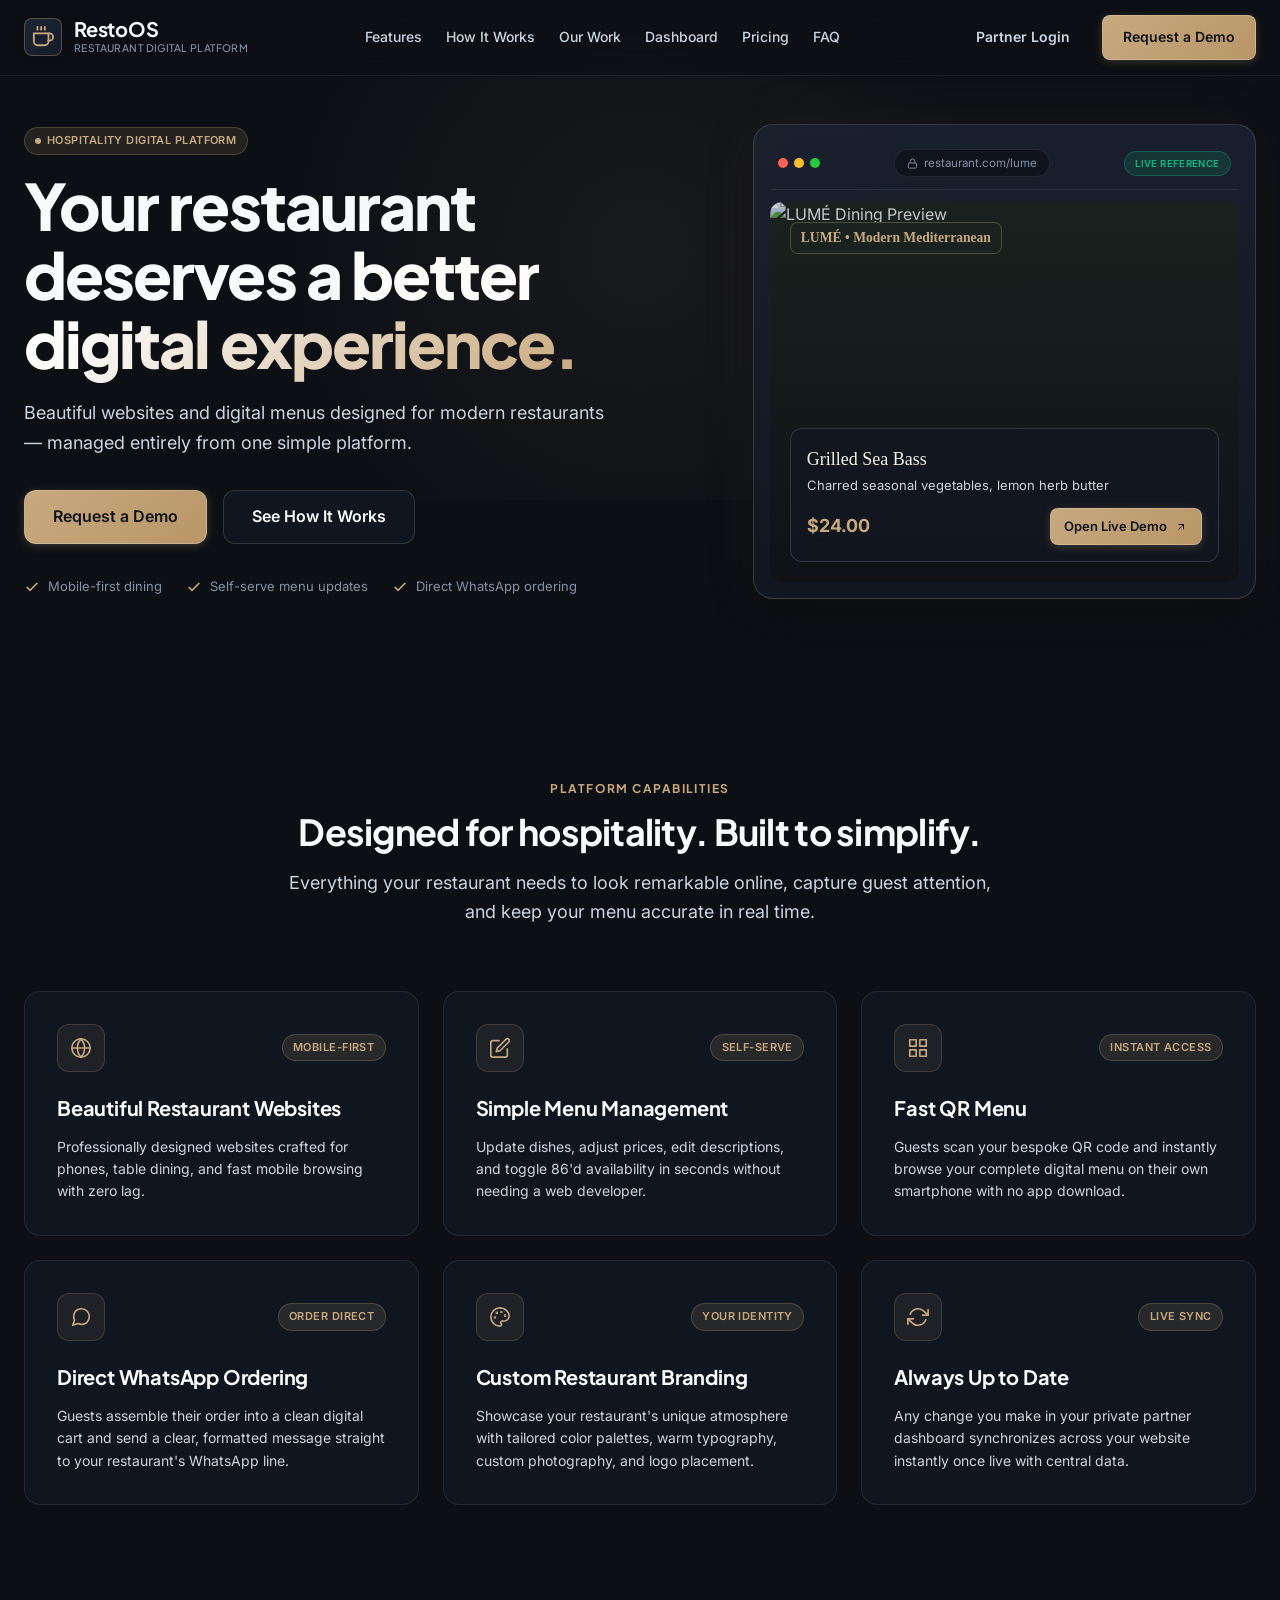
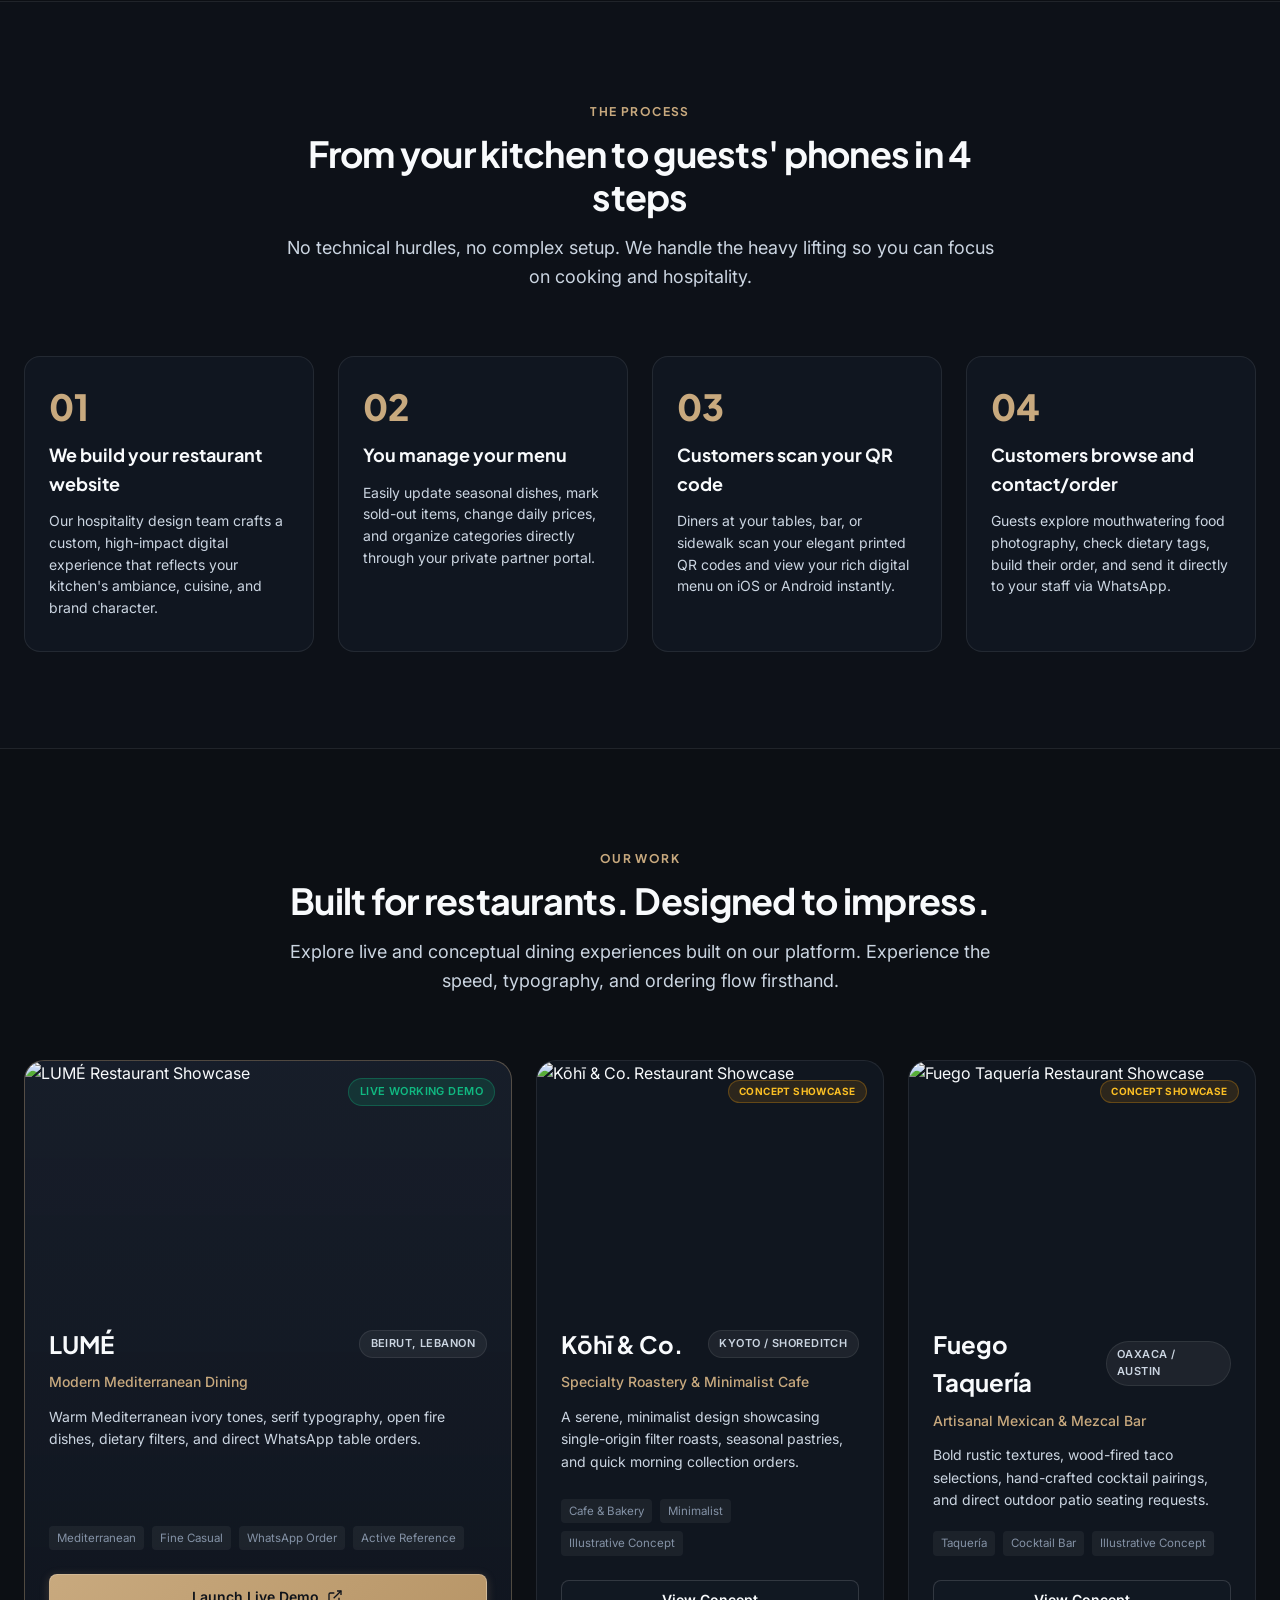
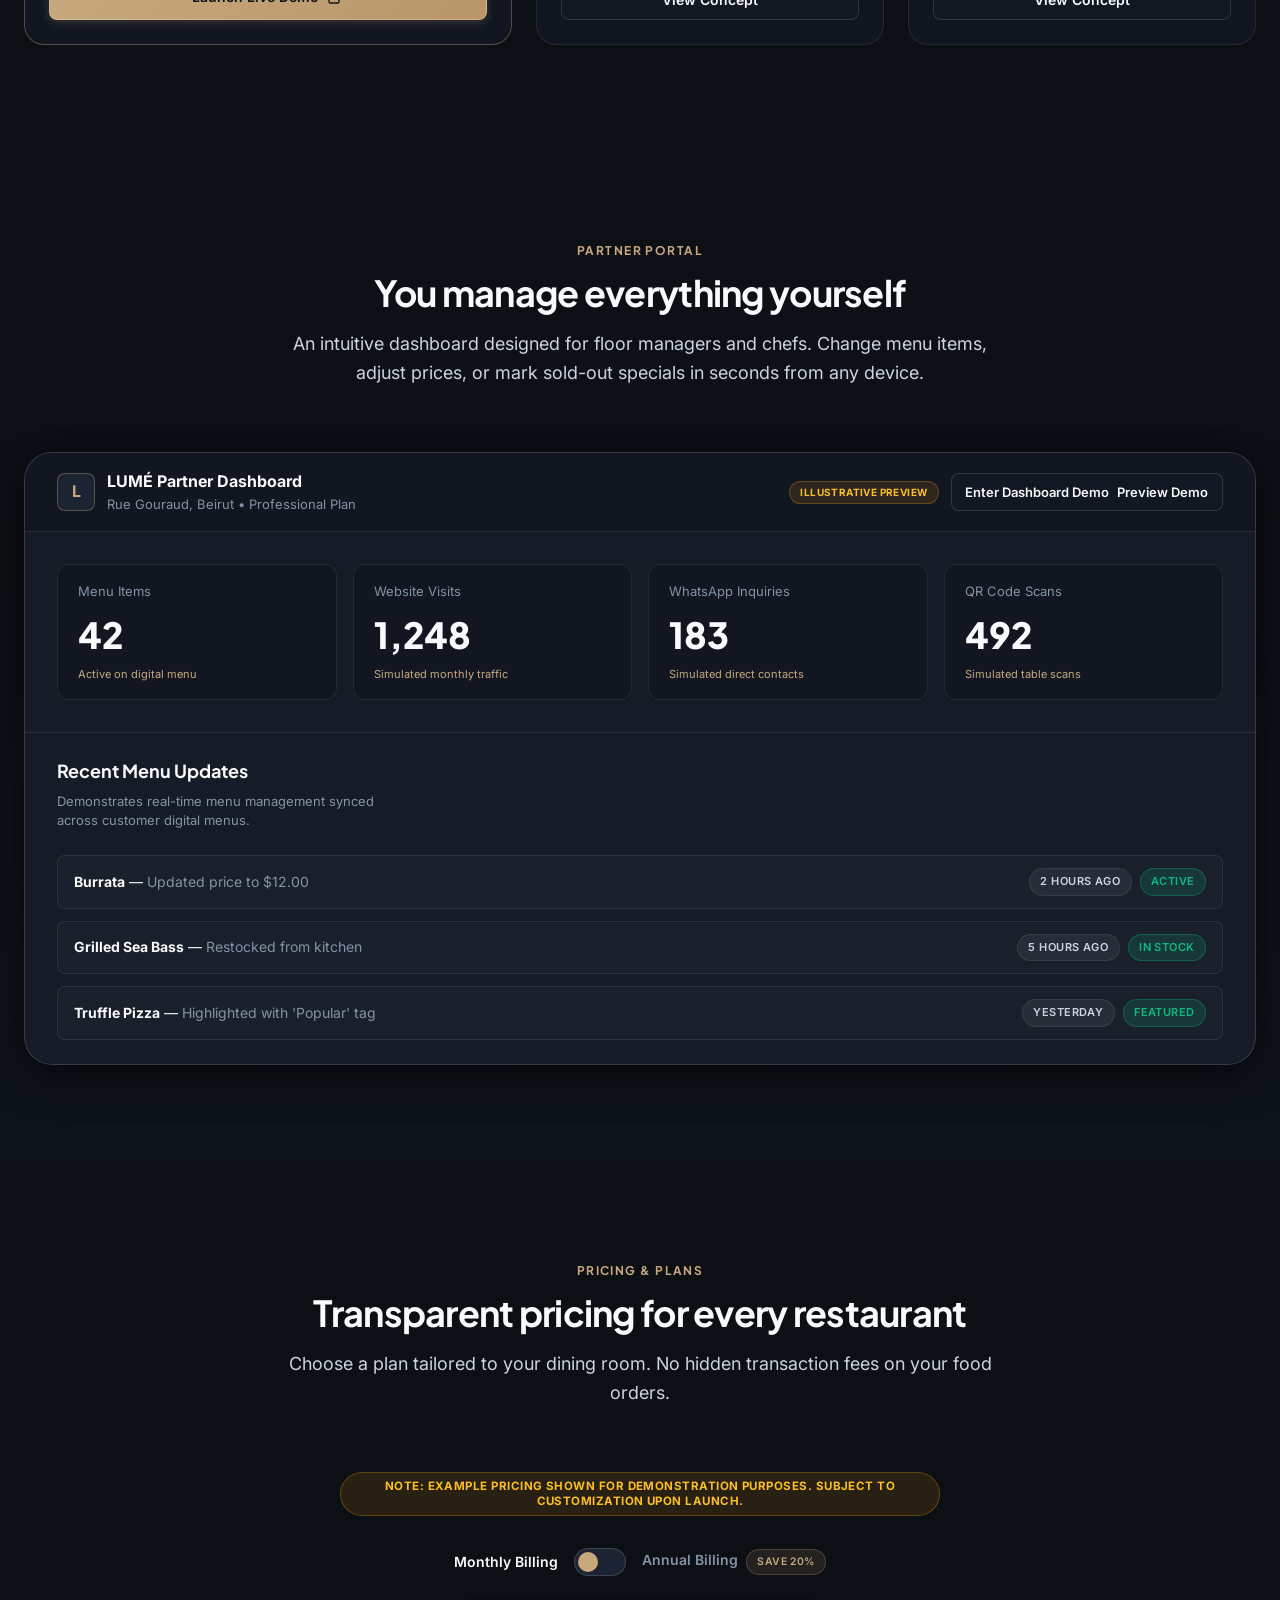
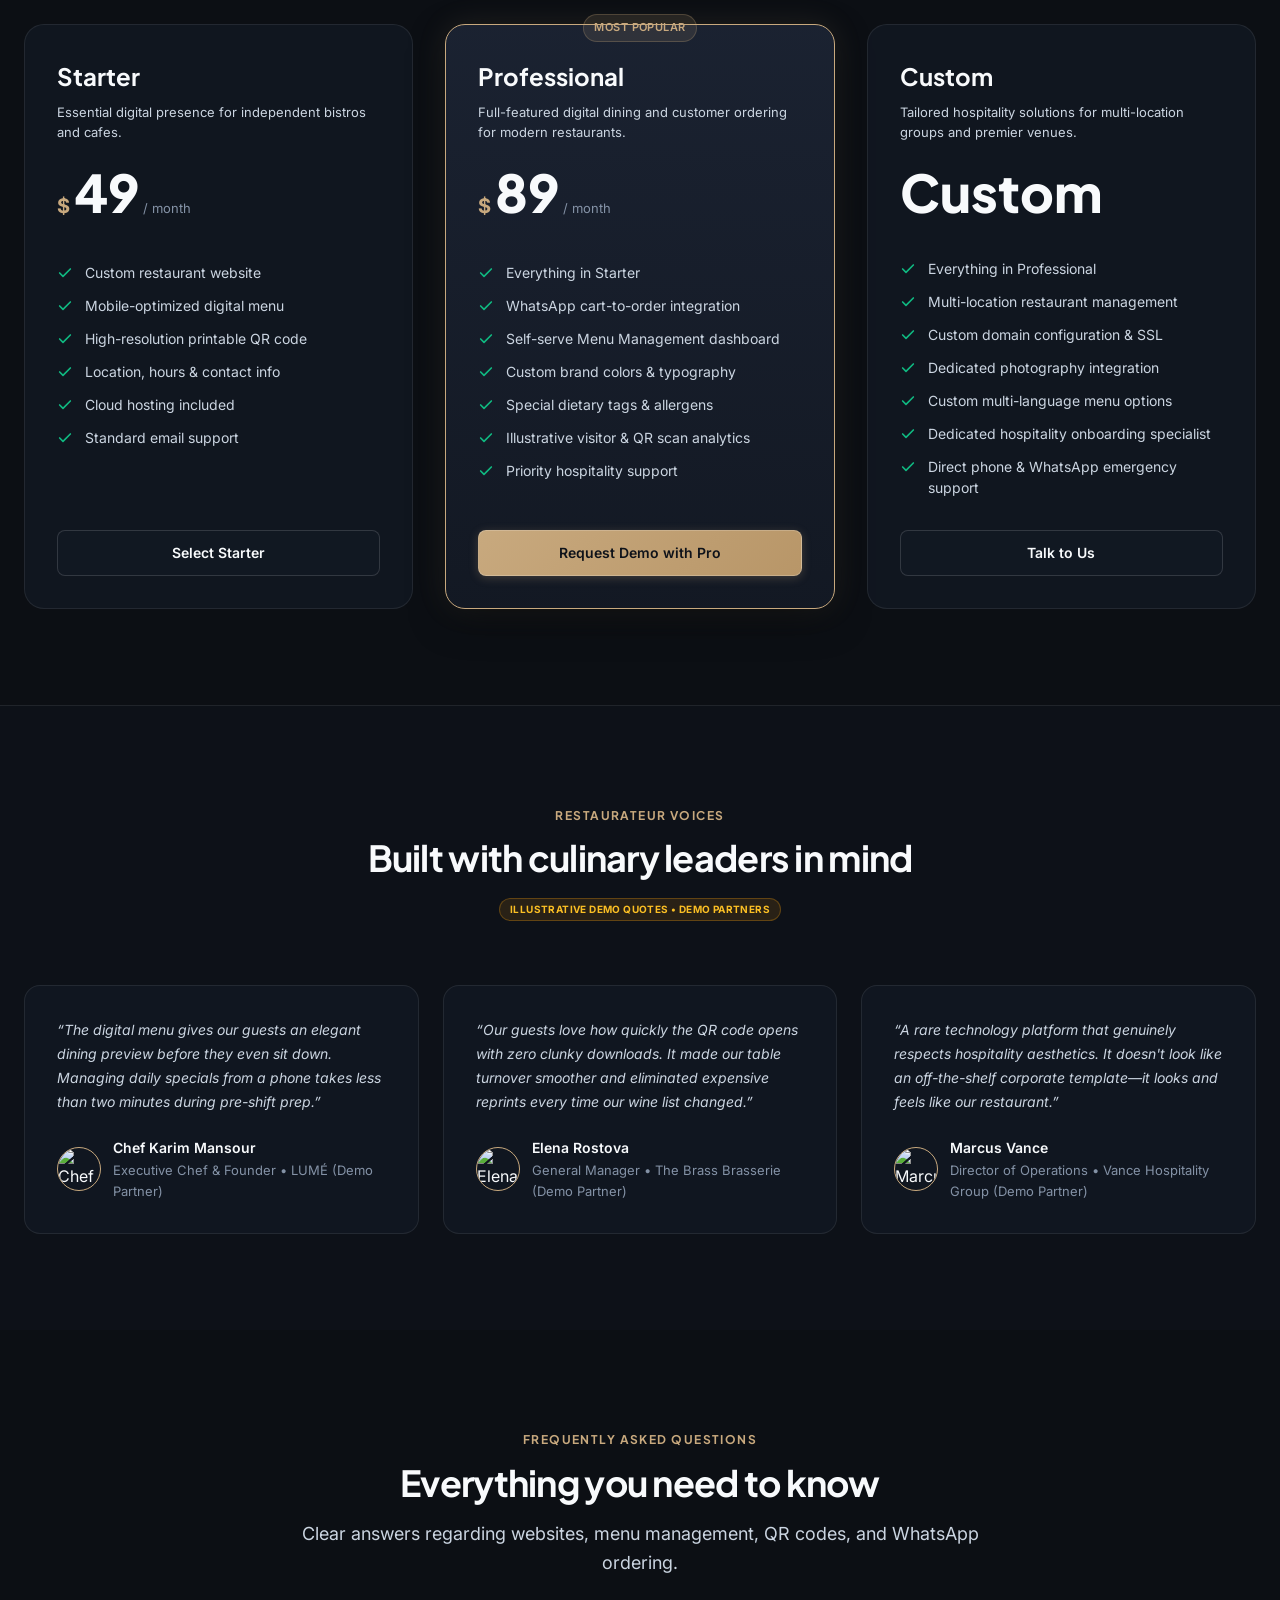
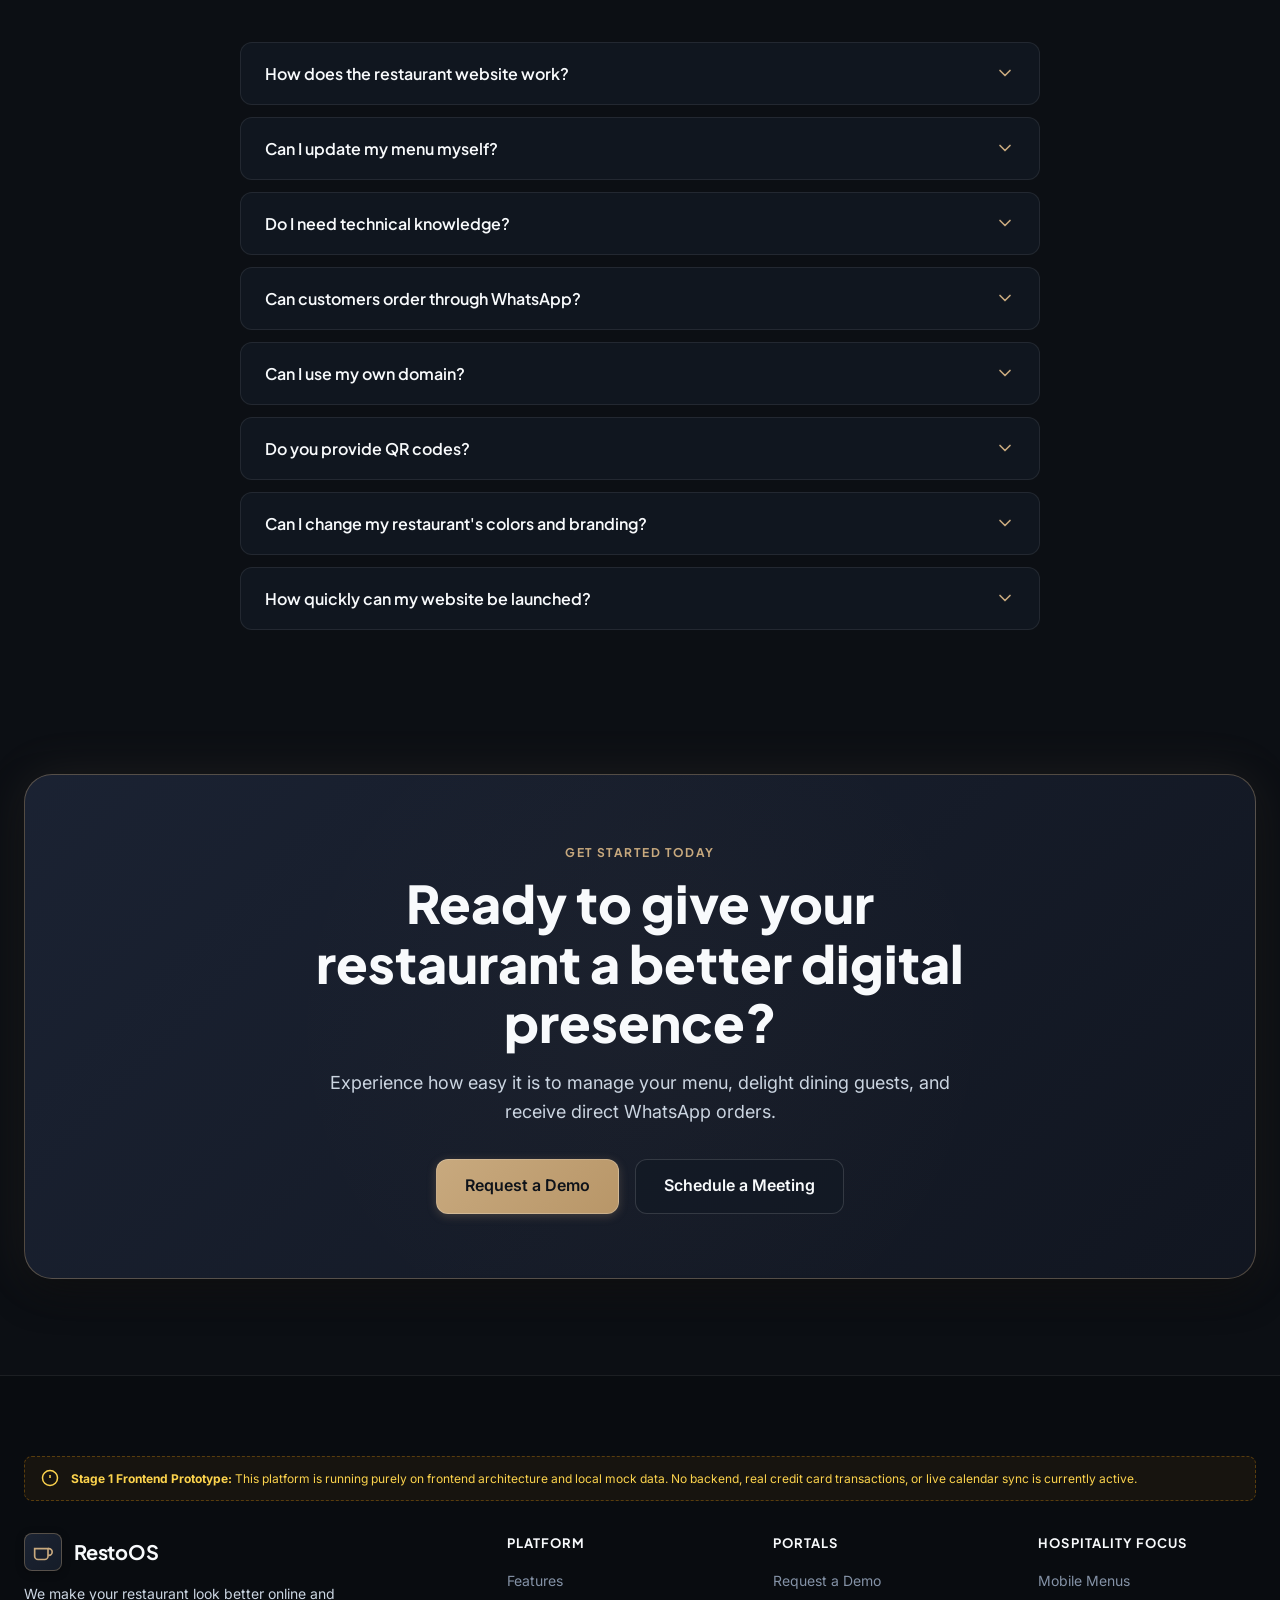
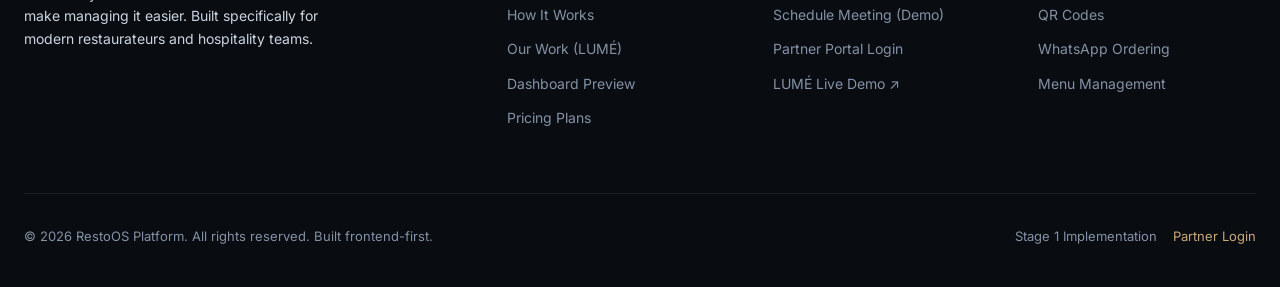
==== commit 384d1e9e: "fix: improve mobile responsiveness and eliminate horizontal overflow" ====
--- a/index.html
+++ b/index.html
@@ -229,9 +229,12 @@
                 <p class="dash-subtitle">Rue Gouraud, Beirut • Professional Plan</p>
               </div>
             </div>
-            <div style="display:flex; align-items:center; gap: var(--space-3);">
+            <div class="dash-head-actions">
               <span class="badge badge-demo">Illustrative Preview</span>
-              <a href="login.html" class="btn btn-secondary btn-sm">Enter Dashboard Demo</a>
+              <a href="login.html" class="btn btn-secondary btn-sm">
+                <span class="dash-btn-text-full">Enter Dashboard Demo</span>
+                <span class="dash-btn-text-short">Preview Demo</span>
+              </a>
             </div>
           </div>
 
--- a/css/style.css
+++ b/css/style.css
@@ -54,9 +54,9 @@
   --fs-md: 1.125rem;
   --fs-lg: 1.25rem;
   --fs-xl: 1.5rem;
-  --fs-2xl: clamp(1.75rem, 3.5vw, 2.25rem);
-  --fs-3xl: clamp(2.25rem, 5vw, 3.25rem);
-  --fs-hero: clamp(2.5rem, 6vw, 4rem);
+  --fs-2xl: clamp(1.4rem, 4vw, 2.25rem);
+  --fs-3xl: clamp(1.75rem, 5vw, 3.25rem);
+  --fs-hero: clamp(1.65rem, 6.5vw, 4rem);
 
   /* Spacing Scale */
   --space-1: 0.25rem;
@@ -121,13 +121,13 @@
   line-height: 1.6;
   -webkit-font-smoothing: antialiased;
   -moz-osx-font-smoothing: grayscale;
-  overflow-x: hidden;
   min-height: 100vh;
 }
 
-img, svg {
+img, svg, video {
   display: block;
   max-width: 100%;
+  height: auto;
 }
 
 a {
@@ -241,18 +241,25 @@
   top: 0;
   left: 50%;
   transform: translateX(-50%);
-  width: 900px;
+  width: min(100%, 900px);
+  max-width: 100vw;
   height: 500px;
   background: radial-gradient(circle, rgba(200, 169, 126, 0.07) 0%, rgba(12, 15, 20, 0) 70%);
   pointer-events: none;
   z-index: 0;
+  overflow: hidden;
 }
 
 .bg-glow-emerald {
   position: absolute;
-  width: 600px;
+  top: 0;
+  left: 50%;
+  transform: translateX(-50%);
+  width: min(100%, 600px);
+  max-width: 100vw;
   height: 400px;
   background: radial-gradient(circle, rgba(16, 185, 129, 0.05) 0%, rgba(12, 15, 20, 0) 70%);
   pointer-events: none;
   z-index: 0;
-}
+  overflow: hidden;
+}
--- a/css/components.css
+++ b/css/components.css
@@ -30,7 +30,9 @@
   display: flex;
   align-items: center;
   justify-content: space-between;
+  gap: var(--space-2);
   height: 100%;
+  min-width: 0;
 }
 
 .nav-brand {
@@ -42,6 +44,8 @@
   font-size: var(--fs-lg);
   color: var(--text-primary);
   letter-spacing: -0.01em;
+  min-width: 0;
+  flex-shrink: 0;
 }
 
 .brand-mark {
@@ -55,11 +59,13 @@
   justify-content: center;
   color: var(--accent-brass);
   box-shadow: 0 2px 8px rgba(0, 0, 0, 0.3);
+  flex-shrink: 0;
 }
 
 .brand-text {
   display: flex;
   flex-direction: column;
+  min-width: 0;
 }
 
 .brand-name {
@@ -67,6 +73,7 @@
   display: flex;
   align-items: center;
   gap: var(--space-2);
+  white-space: nowrap;
 }
 
 .brand-tagline-subtle {
@@ -75,6 +82,7 @@
   font-weight: 500;
   letter-spacing: 0.04em;
   text-transform: uppercase;
+  white-space: nowrap;
 }
 
 .nav-menu {
@@ -117,11 +125,57 @@
   display: flex;
   align-items: center;
   gap: var(--space-3);
+  flex-shrink: 0;
+}
+
+.nav-back-short {
+  display: none;
 }
 
 @media (max-width: 960px) {
   .nav-actions .btn-desktop-only {
     display: none;
+  }
+}
+
+@media (max-width: 520px) {
+  .brand-tagline-subtle {
+    display: none;
+  }
+  .nav-back-full {
+    display: none;
+  }
+  .nav-back-short {
+    display: inline;
+  }
+  .nav-actions {
+    gap: var(--space-2);
+  }
+  .nav-actions .btn {
+    padding: 0.45rem 0.75rem;
+    font-size: var(--fs-xs);
+  }
+}
+
+@media (max-width: 360px) {
+  .brand-mark {
+    width: 32px;
+    height: 32px;
+  }
+  .brand-mark svg {
+    width: 18px;
+    height: 18px;
+  }
+  .brand-name {
+    font-size: var(--fs-base);
+  }
+  .nav-actions .btn {
+    padding: 0.35rem 0.6rem;
+    font-size: 0.72rem;
+  }
+  .nav-burger {
+    width: 36px;
+    height: 36px;
   }
 }
 
@@ -139,6 +193,7 @@
   gap: 5px;
   cursor: pointer;
   transition: all var(--transition-fast);
+  flex-shrink: 0;
 }
 
 .nav-burger span {
@@ -171,7 +226,9 @@
 .mobile-drawer {
   position: fixed;
   top: 0;
-  right: -320px;
+  right: 0;
+  transform: translateX(100%);
+  visibility: hidden;
   width: 300px;
   max-width: 85vw;
   height: 100vh;
@@ -182,11 +239,12 @@
   flex-direction: column;
   padding: var(--space-8) var(--space-6);
   box-shadow: var(--shadow-lg);
-  transition: right var(--transition-smooth);
+  transition: transform var(--transition-smooth), visibility var(--transition-smooth);
 }
 
 .mobile-drawer.open {
-  right: 0;
+  transform: translateX(0);
+  visibility: visible;
 }
 
 .drawer-header {
@@ -253,8 +311,17 @@
   font-weight: 600;
   border-radius: var(--radius-sm);
   white-space: nowrap;
+  max-width: 100%;
   transition: all var(--transition-base);
   user-select: none;
+}
+
+@media (max-width: 480px) {
+  .btn-wrap-mobile {
+    white-space: normal;
+    text-align: center;
+    line-height: 1.35;
+  }
 }
 
 .btn-sm {
@@ -332,6 +399,8 @@
   font-weight: 600;
   letter-spacing: 0.04em;
   text-transform: uppercase;
+  max-width: 100%;
+  box-sizing: border-box;
 }
 
 .badge-brass {
@@ -352,6 +421,9 @@
   border: 1px solid rgba(245, 158, 11, 0.28);
   font-size: 0.625rem;
   font-weight: 700;
+  white-space: normal;
+  text-align: center;
+  line-height: 1.3;
 }
 
 .badge-subtle {
@@ -622,4 +694,12 @@
   display: flex;
   align-items: center;
   gap: var(--space-3);
-}
+  min-width: 0;
+  word-break: break-word;
+  overflow-wrap: break-word;
+}
+
+.demo-disclaimer-box span {
+  min-width: 0;
+  flex: 1;
+}
--- a/css/marketing.css
+++ b/css/marketing.css
@@ -19,11 +19,12 @@
   grid-template-columns: 1.15fr 0.85fr;
   gap: var(--space-12);
   align-items: center;
+  min-width: 0;
 }
 
 @media (max-width: 992px) {
   .hero-grid {
-    grid-template-columns: 1fr;
+    grid-template-columns: minmax(0, 1fr);
     gap: var(--space-12);
   }
 }
@@ -31,6 +32,11 @@
 .hero-badge-wrap {
   display: inline-flex;
   margin-bottom: var(--space-4);
+}
+
+.hero-text-wrap {
+  min-width: 0;
+  width: 100%;
 }
 
 .hero-title {
@@ -41,6 +47,8 @@
   letter-spacing: -0.03em;
   color: var(--text-primary);
   margin-bottom: var(--space-5);
+  overflow-wrap: break-word;
+  word-break: normal;
 }
 
 .hero-title .highlight {
@@ -55,6 +63,7 @@
   line-height: 1.65;
   margin-bottom: var(--space-8);
   max-width: 580px;
+  overflow-wrap: break-word;
 }
 
 .hero-ctas {
@@ -63,6 +72,17 @@
   gap: var(--space-4);
   flex-wrap: wrap;
   margin-bottom: var(--space-8);
+}
+
+@media (max-width: 480px) {
+  .hero-ctas {
+    flex-direction: column;
+    align-items: stretch;
+  }
+  .hero-ctas .btn {
+    width: 100%;
+    text-align: center;
+  }
 }
 
 .hero-trust-bullets {
@@ -74,6 +94,12 @@
   flex-wrap: wrap;
 }
 
+@media (max-width: 480px) {
+  .hero-trust-bullets {
+    gap: var(--space-3);
+  }
+}
+
 .trust-bullet {
   display: flex;
   align-items: center;
@@ -82,11 +108,14 @@
 
 .trust-bullet svg {
   color: var(--accent-brass);
+  flex-shrink: 0;
 }
 
 /* Hero Interactive Mockup */
 .hero-visual {
   position: relative;
+  min-width: 0;
+  max-width: 100%;
 }
 
 .hero-card-preview {
@@ -97,6 +126,15 @@
   box-shadow: var(--shadow-lg), 0 0 60px rgba(200, 169, 126, 0.08);
   overflow: hidden;
   padding: var(--space-4);
+  min-width: 0;
+  max-width: 100%;
+  box-sizing: border-box;
+}
+
+@media (max-width: 480px) {
+  .hero-card-preview {
+    padding: var(--space-3);
+  }
 }
 
 .preview-browser-head {
@@ -106,6 +144,14 @@
   padding: var(--space-2) var(--space-2) var(--space-3) var(--space-2);
   border-bottom: 1px solid var(--border-subtle);
   margin-bottom: var(--space-3);
+  gap: var(--space-2);
+  min-width: 0;
+}
+
+@media (max-width: 480px) {
+  .preview-browser-head .device-dots {
+    display: none;
+  }
 }
 
 .preview-address-bar {
@@ -118,6 +164,14 @@
   display: flex;
   align-items: center;
   gap: 6px;
+  min-width: 0;
+  max-width: 100%;
+}
+
+.preview-address-bar span {
+  overflow: hidden;
+  text-overflow: ellipsis;
+  white-space: nowrap;
 }
 
 .preview-content-box {
@@ -164,6 +218,13 @@
   border: 1px solid var(--border-medium);
   border-radius: var(--radius-md);
   padding: var(--space-4);
+  min-width: 0;
+}
+
+@media (max-width: 480px) {
+  .preview-bottom-actions {
+    padding: var(--space-3);
+  }
 }
 
 .preview-dish-title {
@@ -171,18 +232,22 @@
   font-size: var(--fs-md);
   color: #F6F1E7;
   margin-bottom: 2px;
+  overflow-wrap: break-word;
 }
 
 .preview-dish-desc {
   font-size: var(--fs-xs);
   color: #CBD5E1;
   margin-bottom: var(--space-3);
+  overflow-wrap: break-word;
 }
 
 .preview-meta-row {
   display: flex;
   align-items: center;
   justify-content: space-between;
+  flex-wrap: wrap;
+  gap: var(--space-2);
 }
 
 .preview-price {
@@ -195,7 +260,8 @@
 .hero-floating-stat {
   position: absolute;
   top: -16px;
-  right: -16px;
+  right: 0;
+  max-width: calc(100% - 32px);
   background: rgba(19, 25, 36, 0.95);
   border: 1px solid var(--border-medium);
   backdrop-filter: blur(10px);
@@ -488,12 +554,20 @@
   justify-content: space-between;
   flex-wrap: wrap;
   gap: var(--space-4);
+  min-width: 0;
+}
+
+@media (max-width: 640px) {
+  .dashboard-head-bar {
+    padding: var(--space-4);
+  }
 }
 
 .dash-restaurant-meta {
   display: flex;
   align-items: center;
   gap: var(--space-3);
+  min-width: 0;
 }
 
 .dash-avatar {
@@ -507,17 +581,35 @@
   align-items: center;
   justify-content: center;
   font-weight: 700;
+  flex-shrink: 0;
 }
 
 .dash-title {
   font-size: var(--fs-base);
   font-weight: 700;
   color: var(--text-primary);
+  overflow-wrap: break-word;
 }
 
 .dash-subtitle {
   font-size: var(--fs-xs);
   color: var(--text-muted);
+}
+
+.dash-head-actions {
+  display: flex;
+  align-items: center;
+  gap: var(--space-3);
+  flex-wrap: wrap;
+  min-width: 0;
+}
+
+@media (max-width: 480px) {
+  .dash-head-actions {
+    width: 100%;
+    justify-content: space-between;
+    gap: var(--space-2);
+  }
 }
 
 .dash-metrics-grid {
@@ -534,6 +626,12 @@
   }
 }
 
+@media (max-width: 640px) {
+  .dash-metrics-grid {
+    padding: var(--space-4);
+  }
+}
+
 @media (max-width: 480px) {
   .dash-metrics-grid {
     grid-template-columns: 1fr;
@@ -545,6 +643,7 @@
   border: 1px solid var(--border-subtle);
   border-radius: var(--radius-md);
   padding: var(--space-4) var(--space-5);
+  min-width: 0;
 }
 
 .metric-label {
@@ -573,6 +672,13 @@
   justify-content: space-between;
   flex-wrap: wrap;
   gap: var(--space-6);
+  min-width: 0;
+}
+
+@media (max-width: 640px) {
+  .dash-recent-section {
+    padding: var(--space-4);
+  }
 }
 
 .dash-recent-list {
@@ -580,17 +686,23 @@
   flex-direction: column;
   gap: var(--space-3);
   flex-grow: 1;
+  min-width: 0;
+  width: 100%;
 }
 
 .dash-recent-item {
   display: flex;
   align-items: center;
   justify-content: space-between;
+  flex-wrap: wrap;
+  gap: var(--space-2);
   font-size: var(--fs-sm);
-  padding: var(--space-2) var(--space-4);
+  padding: var(--space-3) var(--space-4);
   border-radius: var(--radius-sm);
   background: rgba(255, 255, 255, 0.02);
   border: 1px solid var(--border-subtle);
+  min-width: 0;
+  word-break: break-word;
 }
 
 /* --------------------------------------------------------------------------
@@ -667,6 +779,12 @@
   transition: all var(--transition-base);
 }
 
+@media (max-width: 480px) {
+  .pricing-card {
+    padding: var(--space-6) var(--space-4);
+  }
+}
+
 .pricing-card:hover {
   border-color: var(--border-medium);
   box-shadow: var(--shadow-lg);
@@ -846,6 +964,20 @@
   font-size: var(--fs-base);
   font-weight: 600;
   color: var(--text-primary);
+  min-width: 0;
+}
+
+.faq-question-btn span {
+  min-width: 0;
+  flex: 1;
+  word-break: break-word;
+}
+
+@media (max-width: 640px) {
+  .faq-question-btn {
+    padding: var(--space-4);
+    font-size: var(--fs-sm);
+  }
 }
 
 .faq-icon {
@@ -871,6 +1003,13 @@
   font-size: var(--fs-sm);
   color: var(--text-secondary);
   line-height: 1.65;
+  word-break: break-word;
+}
+
+@media (max-width: 640px) {
+  .faq-answer-inner {
+    padding: 0 var(--space-4) var(--space-4) var(--space-4);
+  }
 }
 
 /* --------------------------------------------------------------------------
@@ -887,6 +1026,13 @@
   box-shadow: var(--shadow-lg), 0 0 50px rgba(200, 169, 126, 0.1);
 }
 
+@media (max-width: 640px) {
+  .final-cta-card {
+    padding: var(--space-10) var(--space-4);
+    border-radius: var(--radius-xl);
+  }
+}
+
 .final-cta-content {
   position: relative;
   z-index: 2;
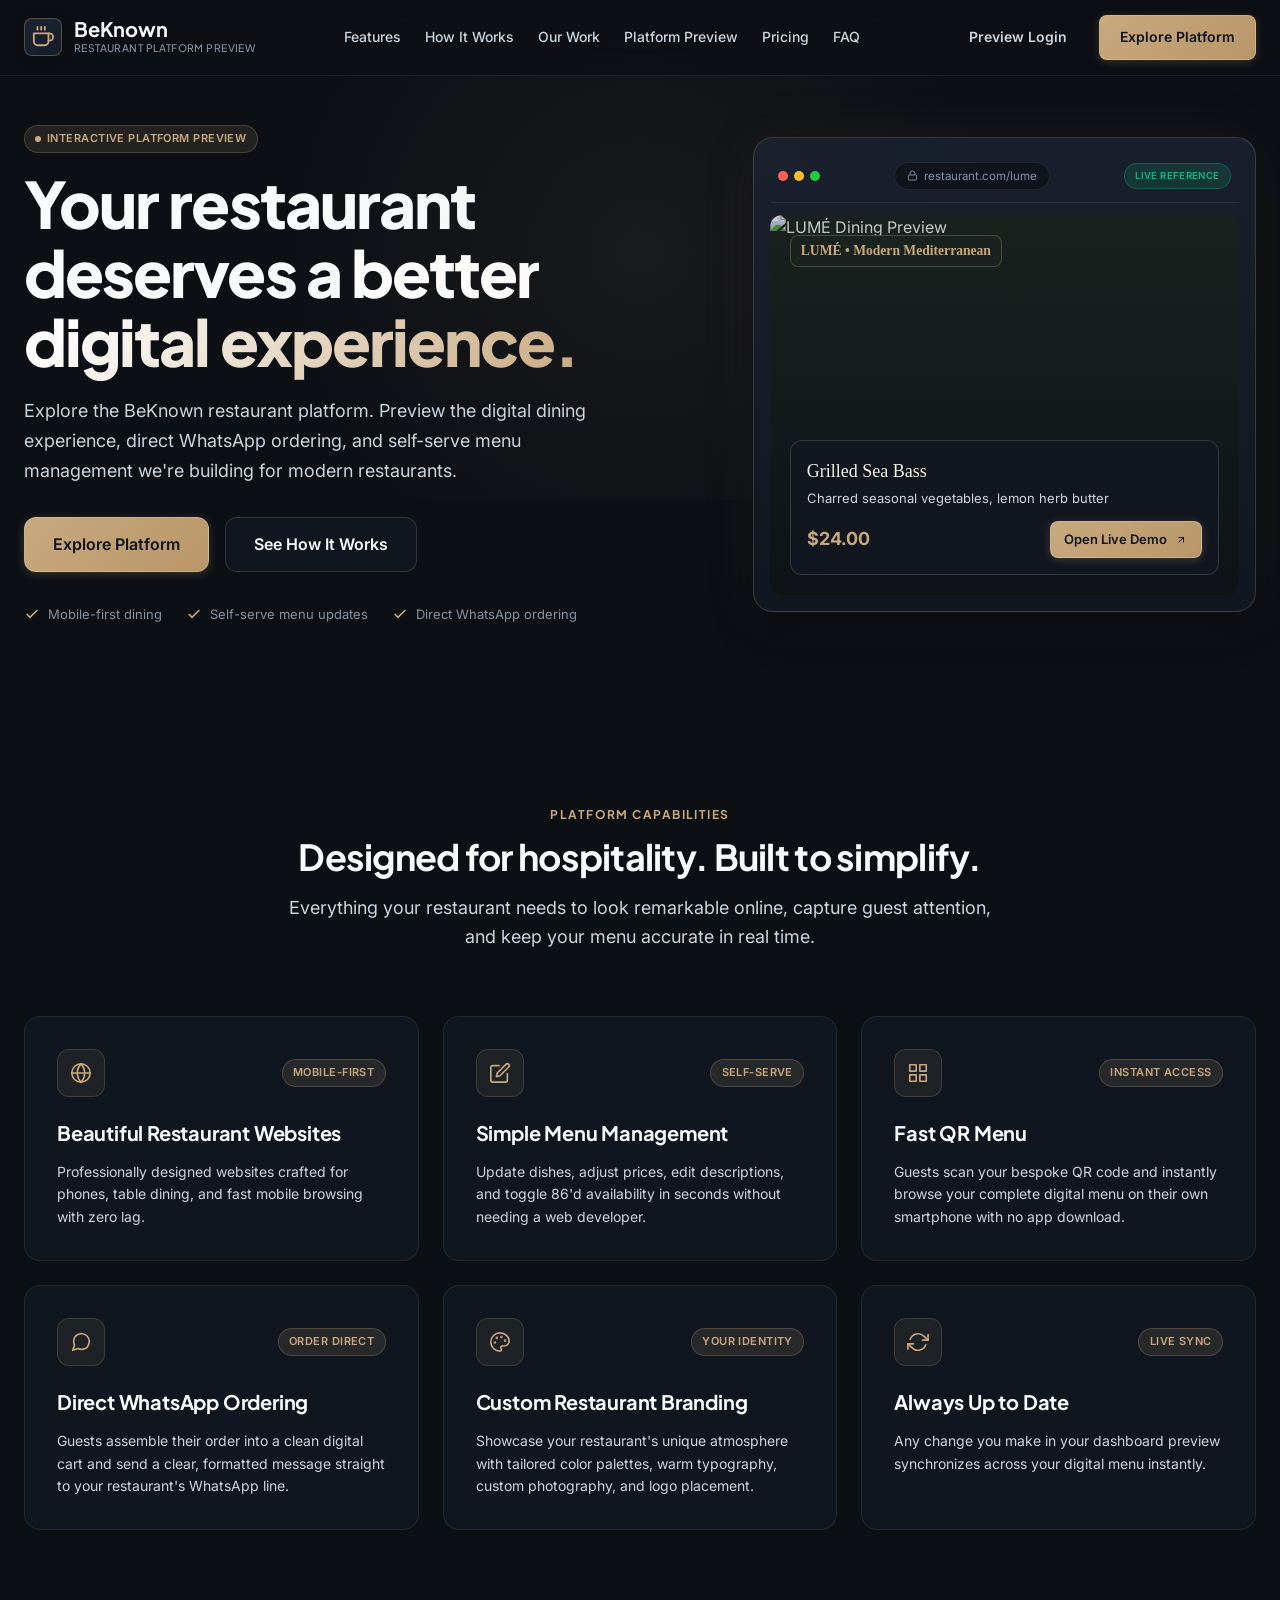
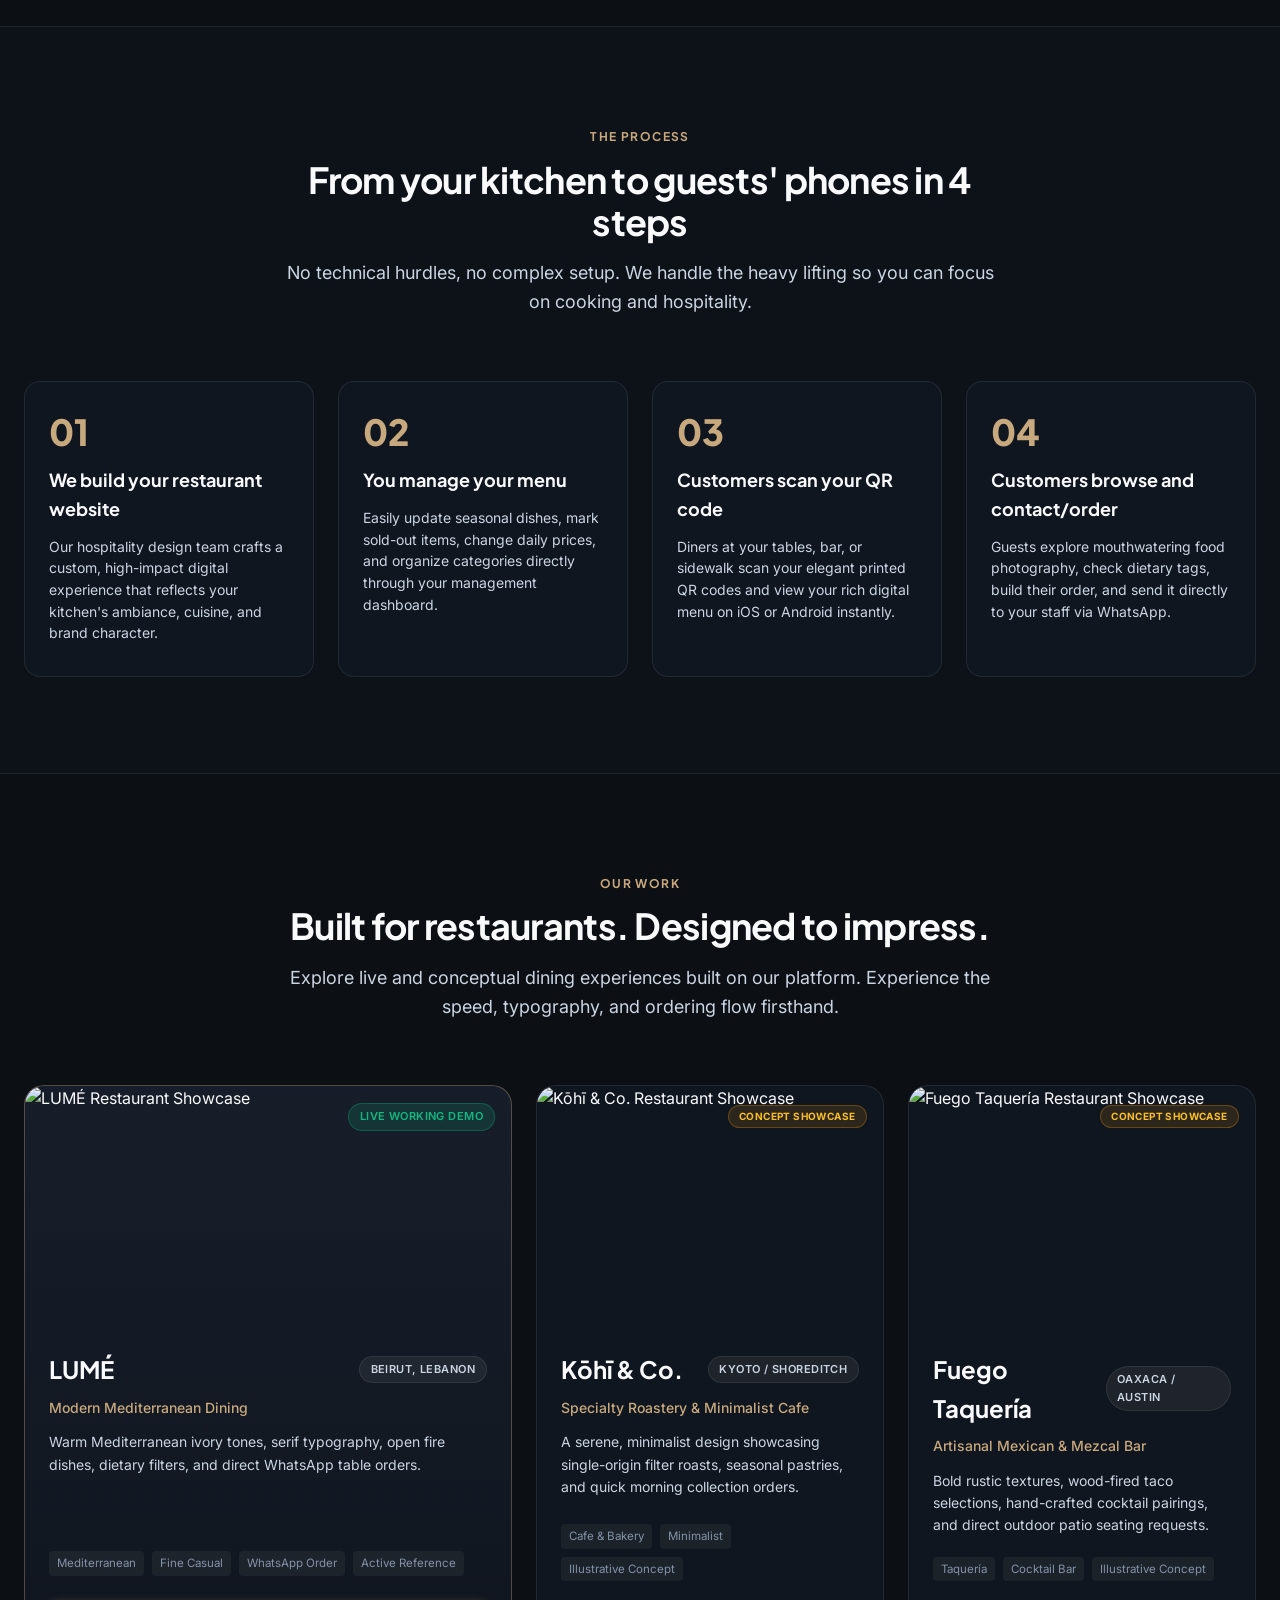
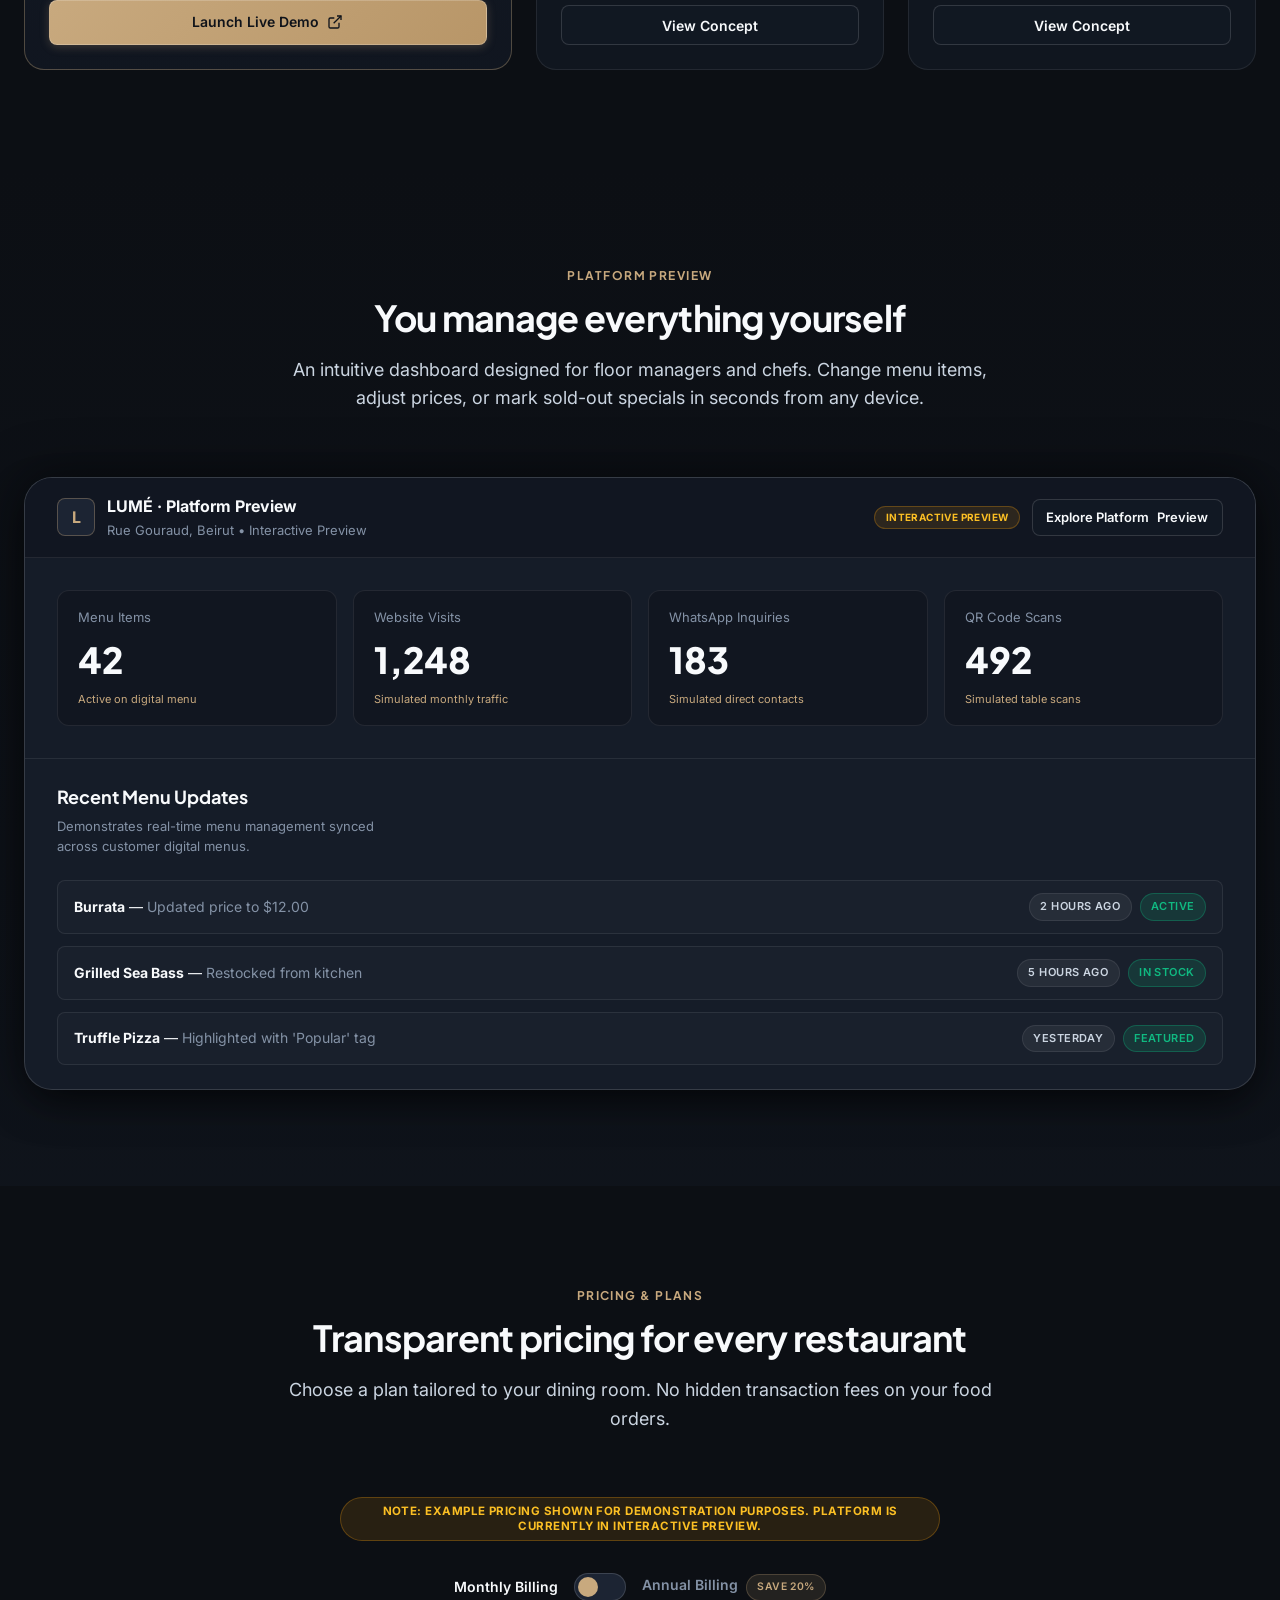
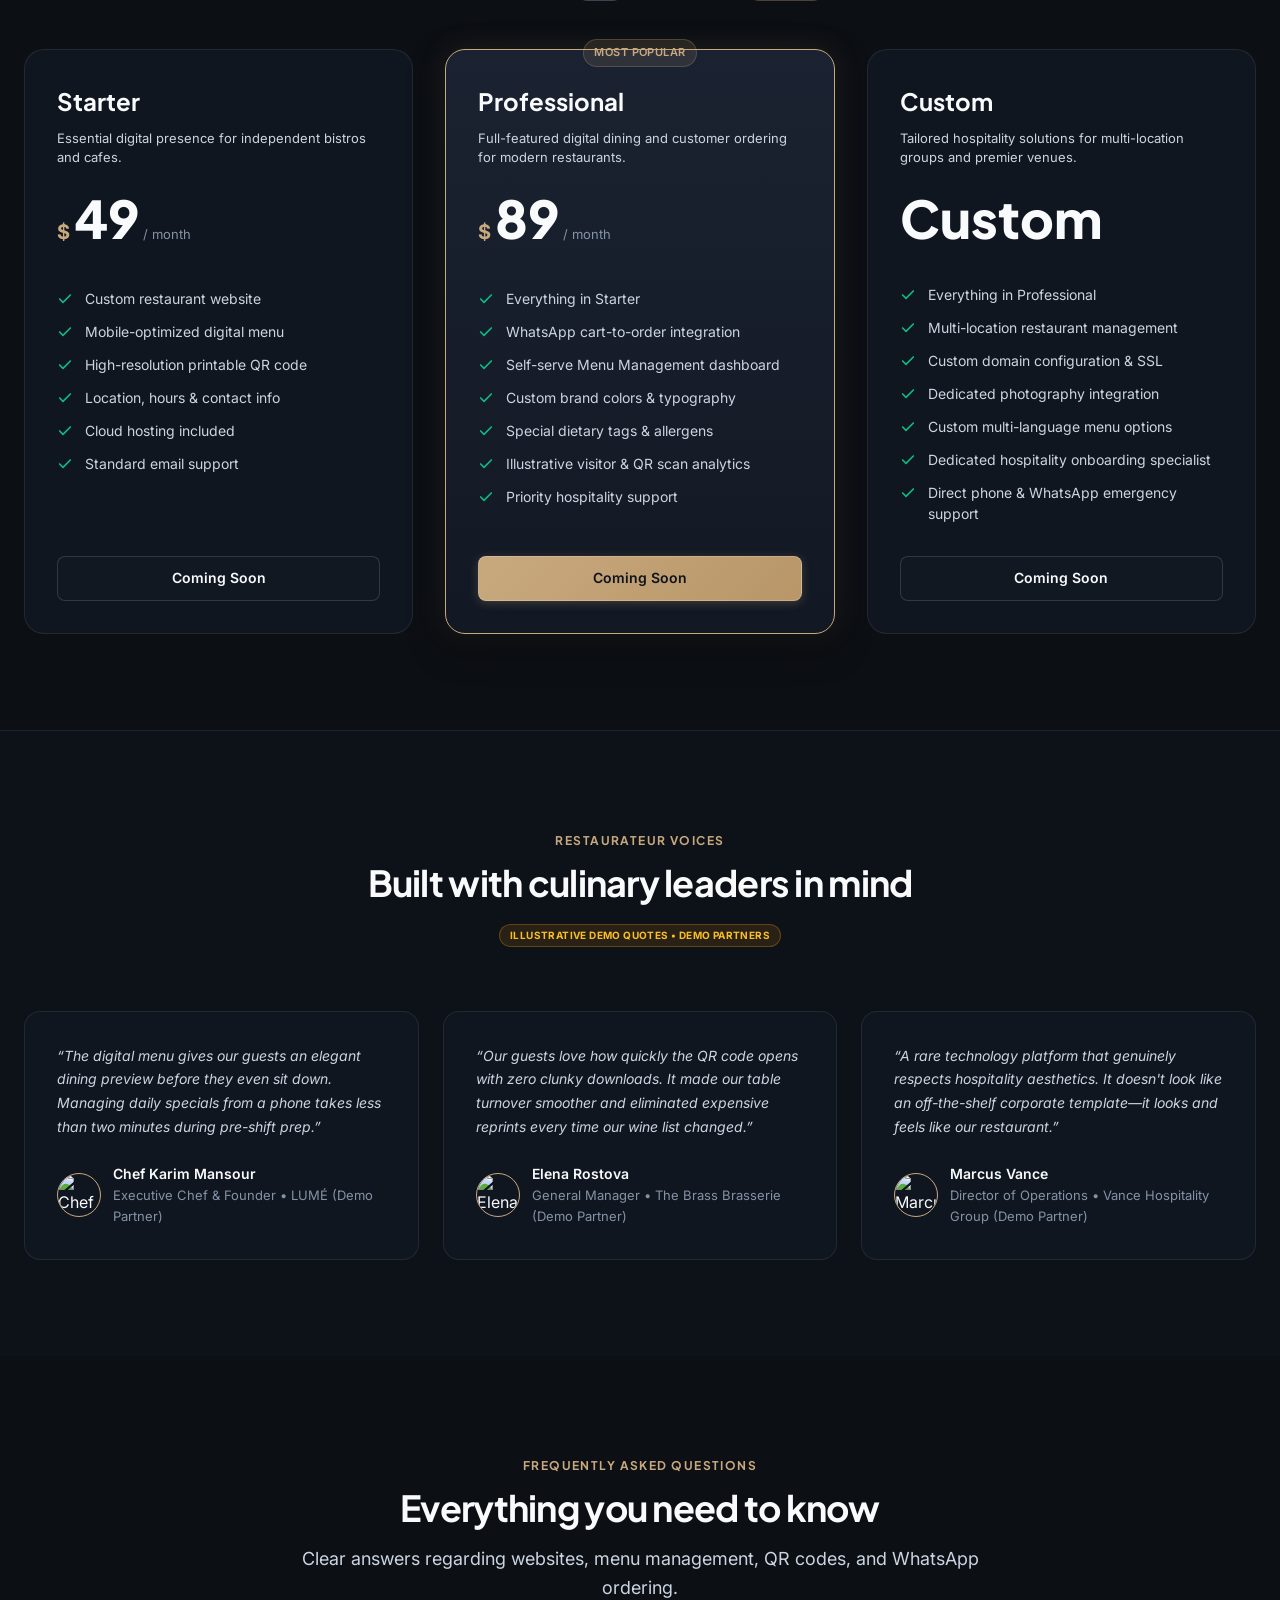
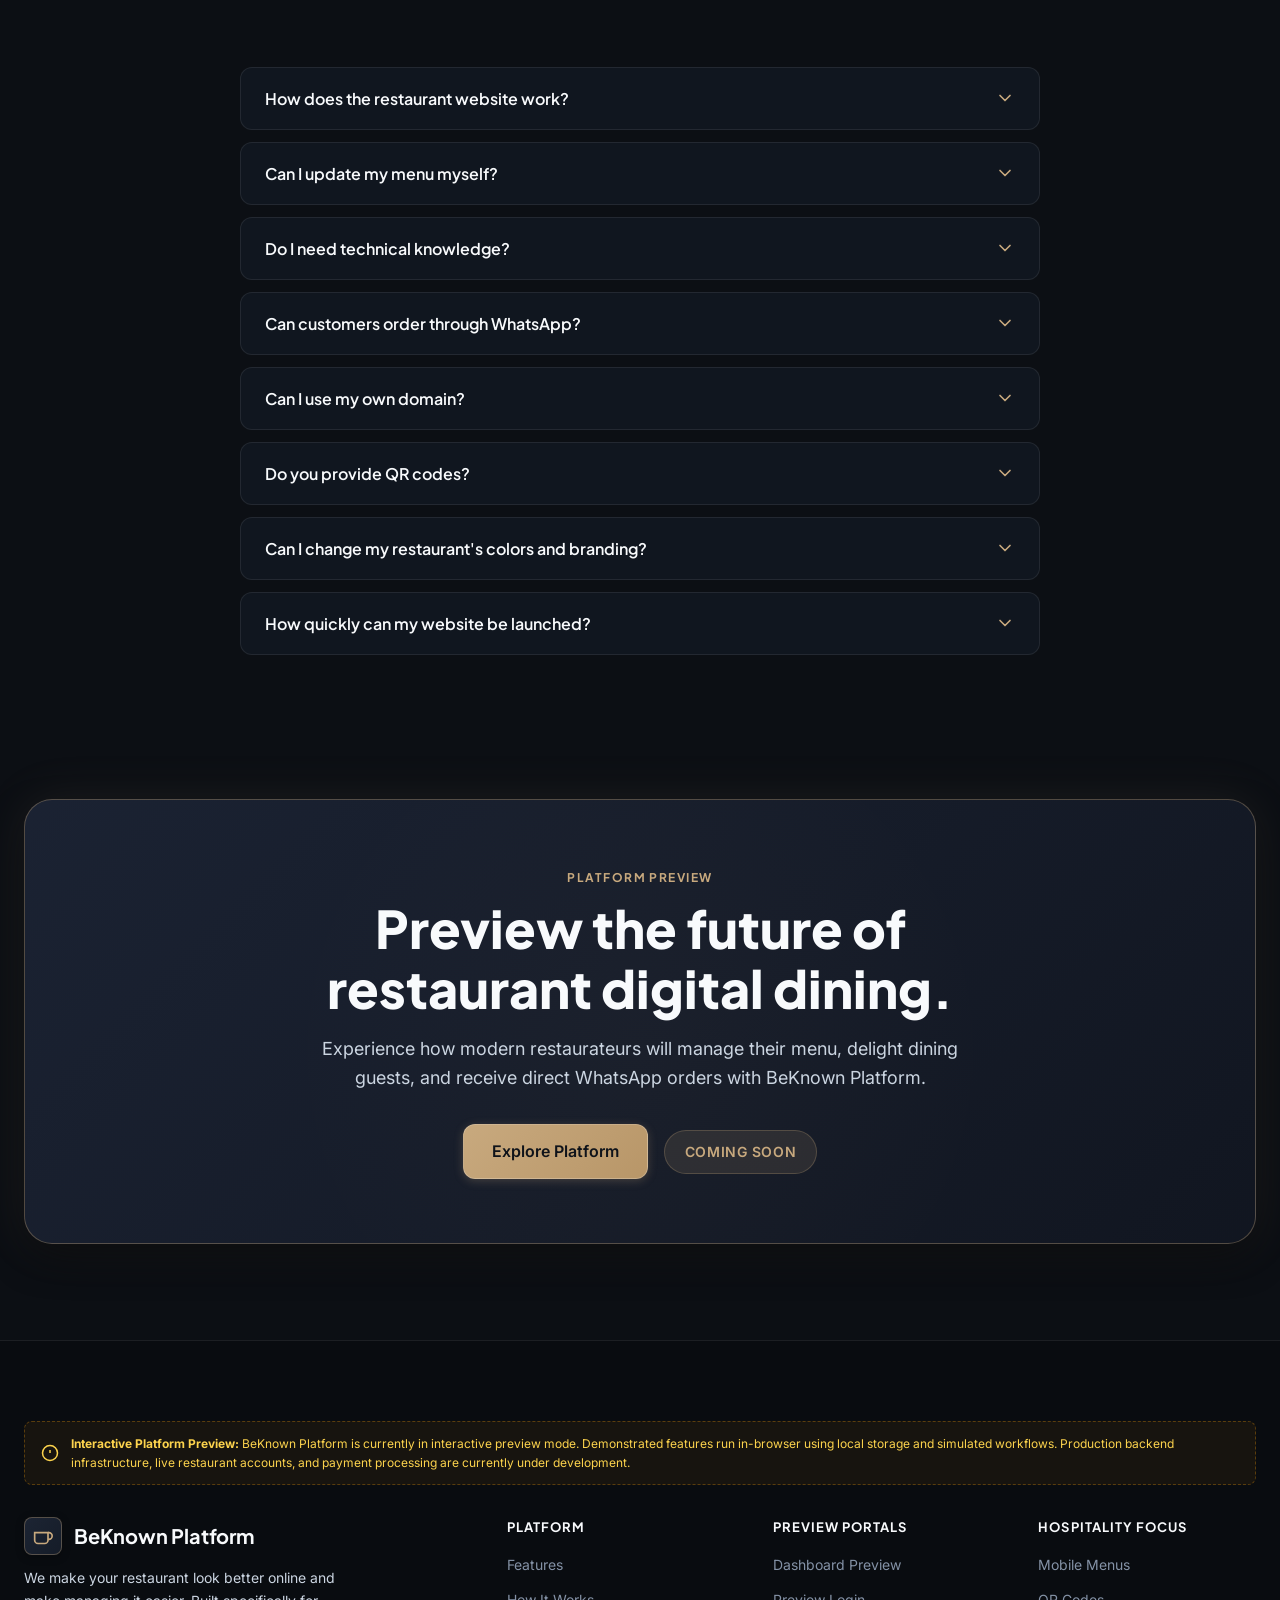
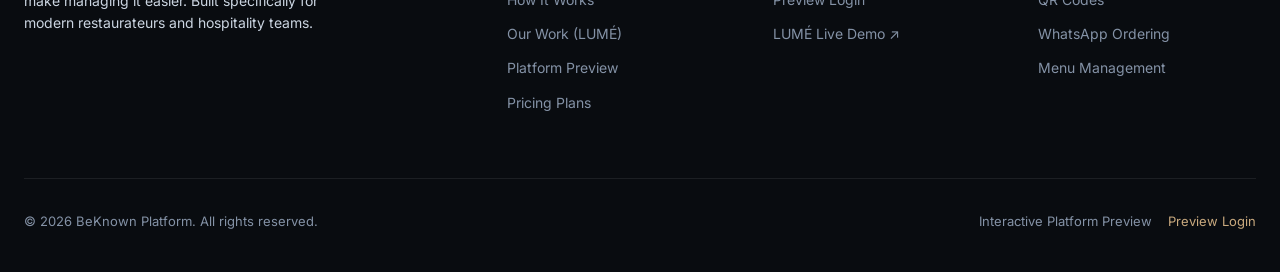
==== commit 31cc67bf: "feat: rebrand platform preview as BeKnown" ====
--- a/index.html
+++ b/index.html
@@ -3,8 +3,8 @@
 <head>
   <meta charset="UTF-8">
   <meta name="viewport" content="width=device-width, initial-scale=1.0">
-  <title>RestoOS — The Digital Experience Platform for Modern Restaurants</title>
-  <meta name="description" content="Beautiful websites and digital menus designed for modern restaurants — managed entirely from one simple platform.">
+  <title>BeKnown Platform — Interactive Restaurant Platform Preview</title>
+  <meta name="description" content="Explore the BeKnown restaurant platform. Preview the digital dining experience and menu management we're building for modern restaurants.">
   <link rel="preconnect" href="https://fonts.googleapis.com">
   <link rel="preconnect" href="https://fonts.gstatic.com" crossorigin>
   <link href="https://fonts.googleapis.com/css2?family=Inter:wght@300;400;500;600;700&family=Plus+Jakarta+Sans:wght@400;500;600;700;800&display=swap" rel="stylesheet">
@@ -18,7 +18,7 @@
   <!-- ================= TOP NAVIGATION ================= -->
   <header class="navbar" id="navbar">
     <div class="container nav-container">
-      <a href="index.html" class="nav-brand" aria-label="RestoOS Home">
+      <a href="index.html" class="nav-brand" aria-label="BeKnown Home">
         <div class="brand-mark" aria-hidden="true">
           <svg viewBox="0 0 24 24" width="22" height="22" fill="none" stroke="currentColor" stroke-width="2" stroke-linecap="round" stroke-linejoin="round">
             <path d="M18 8h1a4 4 0 0 1 0 8h-1"></path>
@@ -29,8 +29,8 @@
           </svg>
         </div>
         <div class="brand-text">
-          <span class="brand-name">RestoOS</span>
-          <span class="brand-tagline-subtle">Restaurant Digital Platform</span>
+          <span class="brand-name">BeKnown</span>
+          <span class="brand-tagline-subtle">Restaurant Platform Preview</span>
         </div>
       </a>
 
@@ -38,14 +38,14 @@
         <a href="#features" class="nav-link">Features</a>
         <a href="#how-it-works" class="nav-link">How It Works</a>
         <a href="#showcase" class="nav-link">Our Work</a>
-        <a href="#dashboard-preview" class="nav-link">Dashboard</a>
+        <a href="#dashboard-preview" class="nav-link">Platform Preview</a>
         <a href="#pricing" class="nav-link">Pricing</a>
         <a href="#faq" class="nav-link">FAQ</a>
       </nav>
 
       <div class="nav-actions">
-        <a href="login.html" class="btn btn-ghost btn-desktop-only">Partner Login</a>
-        <a href="request-demo.html" class="btn btn-primary">Request a Demo</a>
+        <a href="login.html" class="btn btn-ghost btn-desktop-only">Preview Login</a>
+        <a href="dashboard.html" class="btn btn-primary">Explore Platform</a>
         <button class="nav-burger" id="burgerBtn" aria-label="Toggle navigation menu" aria-expanded="false" aria-controls="mobileDrawer">
           <span></span>
           <span></span>
@@ -62,7 +62,7 @@
         <div class="brand-mark">
           <svg viewBox="0 0 24 24" width="20" height="20" fill="none" stroke="currentColor" stroke-width="2"><path d="M18 8h1a4 4 0 0 1 0 8h-1"/><path d="M2 8h16v9a4 4 0 0 1-4 4H6a4 4 0 0 1-4-4V8z"/></svg>
         </div>
-        <span class="brand-name">RestoOS</span>
+        <span class="brand-name">BeKnown</span>
       </div>
       <button id="drawerCloseBtn" aria-label="Close menu" style="padding: 6px; color: var(--text-muted);">
         <svg viewBox="0 0 24 24" width="22" height="22" fill="none" stroke="currentColor" stroke-width="2"><line x1="18" y1="6" x2="6" y2="18"/><line x1="6" y1="6" x2="18" y2="18"/></svg>
@@ -72,14 +72,13 @@
       <a href="#features" class="drawer-link">Features</a>
       <a href="#how-it-works" class="drawer-link">How It Works</a>
       <a href="#showcase" class="drawer-link">Our Work</a>
-      <a href="#dashboard-preview" class="drawer-link">Dashboard Preview</a>
+      <a href="#dashboard-preview" class="drawer-link">Platform Preview</a>
       <a href="#pricing" class="drawer-link">Pricing</a>
       <a href="#faq" class="drawer-link">FAQ</a>
     </nav>
     <div class="drawer-actions">
-      <a href="login.html" class="btn btn-secondary btn-block">Partner Login</a>
-      <a href="request-demo.html" class="btn btn-primary btn-block">Request a Demo</a>
-      <a href="schedule.html" class="btn btn-line btn-block">Schedule Meeting</a>
+      <a href="login.html" class="btn btn-secondary btn-block">Preview Login</a>
+      <a href="dashboard.html" class="btn btn-primary btn-block">Explore Platform</a>
     </div>
   </aside>
   <div class="drawer-scrim" id="drawerScrim"></div>
@@ -94,17 +93,17 @@
             <div class="hero-badge-wrap">
               <span class="badge badge-brass">
                 <span style="display:inline-block; width:6px; height:6px; border-radius:50%; background:var(--accent-brass);"></span>
-                Hospitality Digital Platform
+                Interactive Platform Preview
               </span>
             </div>
             <h1 class="hero-title">
               Your restaurant deserves a <span class="highlight">better digital experience.</span>
             </h1>
             <p class="hero-subtitle">
-              Beautiful websites and digital menus designed for modern restaurants — managed entirely from one simple platform.
+              Explore the BeKnown restaurant platform. Preview the digital dining experience, direct WhatsApp ordering, and self-serve menu management we're building for modern restaurants.
             </p>
             <div class="hero-ctas">
-              <a href="request-demo.html" class="btn btn-primary btn-lg">Request a Demo</a>
+              <a href="dashboard.html" class="btn btn-primary btn-lg">Explore Platform</a>
               <a href="#how-it-works" class="btn btn-secondary btn-lg">See How It Works</a>
             </div>
             <div class="hero-trust-bullets">
@@ -213,7 +212,7 @@
     <section class="section" id="dashboard-preview" style="background: linear-gradient(180deg, rgba(12, 15, 20, 0) 0%, rgba(18, 24, 34, 0.5) 100%);">
       <div class="container">
         <div class="section-header">
-          <p class="eyebrow">Partner Portal</p>
+          <p class="eyebrow">Platform Preview</p>
           <h2 class="section-title">You manage everything yourself</h2>
           <p class="section-subtitle">
             An intuitive dashboard designed for floor managers and chefs. Change menu items, adjust prices, or mark sold-out specials in seconds from any device.
@@ -225,15 +224,15 @@
             <div class="dash-restaurant-meta">
               <div class="dash-avatar">L</div>
               <div>
-                <p class="dash-title">LUMÉ Partner Dashboard</p>
-                <p class="dash-subtitle">Rue Gouraud, Beirut • Professional Plan</p>
+                <p class="dash-title">LUMÉ · Platform Preview</p>
+                <p class="dash-subtitle">Rue Gouraud, Beirut • Interactive Preview</p>
               </div>
             </div>
             <div class="dash-head-actions">
-              <span class="badge badge-demo">Illustrative Preview</span>
-              <a href="login.html" class="btn btn-secondary btn-sm">
-                <span class="dash-btn-text-full">Enter Dashboard Demo</span>
-                <span class="dash-btn-text-short">Preview Demo</span>
+              <span class="badge badge-demo">Interactive Preview</span>
+              <a href="dashboard.html" class="btn btn-secondary btn-sm">
+                <span class="dash-btn-text-full">Explore Platform</span>
+                <span class="dash-btn-text-short">Preview</span>
               </a>
             </div>
           </div>
@@ -269,7 +268,7 @@
         <!-- Demonstration Notice -->
         <div style="max-width: 600px; margin: 0 auto var(--space-8) auto; text-align: center;">
           <span class="badge badge-demo" style="padding: 6px 14px; font-size: 0.72rem;">
-            Note: Example pricing shown for demonstration purposes. Subject to customization upon launch.
+            Note: Example pricing shown for demonstration purposes. Platform is currently in interactive preview.
           </span>
         </div>
 
@@ -328,14 +327,14 @@
         <div class="final-cta-card">
           <div class="bg-glow-radial" style="opacity: 0.4;"></div>
           <div class="final-cta-content">
-            <p class="eyebrow" style="color: var(--accent-brass);">Get Started Today</p>
-            <h2 class="final-cta-title">Ready to give your restaurant a better digital presence?</h2>
+            <p class="eyebrow" style="color: var(--accent-brass);">Platform Preview</p>
+            <h2 class="final-cta-title">Preview the future of restaurant digital dining.</h2>
             <p class="final-cta-sub">
-              Experience how easy it is to manage your menu, delight dining guests, and receive direct WhatsApp orders.
+              Experience how modern restaurateurs will manage their menu, delight dining guests, and receive direct WhatsApp orders with BeKnown Platform.
             </p>
             <div class="hero-ctas" style="justify-content: center; margin-bottom: 0;">
-              <a href="request-demo.html" class="btn btn-primary btn-lg">Request a Demo</a>
-              <a href="schedule.html" class="btn btn-secondary btn-lg">Schedule a Meeting</a>
+              <a href="dashboard.html" class="btn btn-primary btn-lg">Explore Platform</a>
+              <span class="badge badge-brass" style="font-size: var(--fs-sm); padding: 10px 20px; border-radius: var(--radius-full); display: inline-flex; align-items: center; justify-content: center;">Coming Soon</span>
             </div>
           </div>
         </div>
@@ -349,7 +348,7 @@
       <div class="demo-disclaimer-box">
         <svg viewBox="0 0 24 24" width="18" height="18" fill="none" stroke="currentColor" stroke-width="2" style="flex-shrink:0;"><circle cx="12" cy="12" r="10"/><line x1="12" y1="8" x2="12" y2="12"/><line x1="12" y1="16" x2="12.01" y2="16"/></svg>
         <span>
-          <strong>Stage 1 Frontend Prototype:</strong> This platform is running purely on frontend architecture and local mock data. No backend, real credit card transactions, or live calendar sync is currently active.
+          <strong>Interactive Platform Preview:</strong> BeKnown Platform is currently in interactive preview mode. Demonstrated features run in-browser using local storage and simulated workflows. Production backend infrastructure, live restaurant accounts, and payment processing are currently under development.
         </span>
       </div>
 
@@ -359,7 +358,7 @@
             <div class="brand-mark">
               <svg viewBox="0 0 24 24" width="20" height="20" fill="none" stroke="currentColor" stroke-width="2"><path d="M18 8h1a4 4 0 0 1 0 8h-1"/><path d="M2 8h16v9a4 4 0 0 1-4 4H6a4 4 0 0 1-4-4V8z"/></svg>
             </div>
-            <span class="brand-name">RestoOS</span>
+            <span class="brand-name">BeKnown Platform</span>
           </div>
           <p>
             We make your restaurant look better online and make managing it easier. Built specifically for modern restaurateurs and hospitality teams.
@@ -372,17 +371,16 @@
             <a href="#features" class="footer-link">Features</a>
             <a href="#how-it-works" class="footer-link">How It Works</a>
             <a href="#showcase" class="footer-link">Our Work (LUMÉ)</a>
-            <a href="#dashboard-preview" class="footer-link">Dashboard Preview</a>
+            <a href="#dashboard-preview" class="footer-link">Platform Preview</a>
             <a href="#pricing" class="footer-link">Pricing Plans</a>
           </div>
         </div>
 
         <div class="footer-col">
-          <h4>Portals</h4>
+          <h4>Preview Portals</h4>
           <div class="footer-links">
-            <a href="request-demo.html" class="footer-link">Request a Demo</a>
-            <a href="schedule.html" class="footer-link">Schedule Meeting (Demo)</a>
-            <a href="login.html" class="footer-link">Partner Portal Login</a>
+            <a href="dashboard.html" class="footer-link">Dashboard Preview</a>
+            <a href="login.html" class="footer-link">Preview Login</a>
             <a href="restaurants/lume/index.html" target="_blank" rel="noopener" class="footer-link">LUMÉ Live Demo ↗</a>
           </div>
         </div>
@@ -399,10 +397,10 @@
       </div>
 
       <div class="footer-bottom">
-        <p>© 2026 RestoOS Platform. All rights reserved. Built frontend-first.</p>
+        <p>© 2026 BeKnown Platform. All rights reserved.</p>
         <div style="display:flex; gap: var(--space-4);">
-          <span style="color: var(--text-muted);">Stage 1 Implementation</span>
-          <a href="login.html" style="color: var(--accent-brass);">Partner Login</a>
+          <span style="color: var(--text-muted);">Interactive Platform Preview</span>
+          <a href="login.html" style="color: var(--accent-brass);">Preview Login</a>
         </div>
       </div>
     </div>
